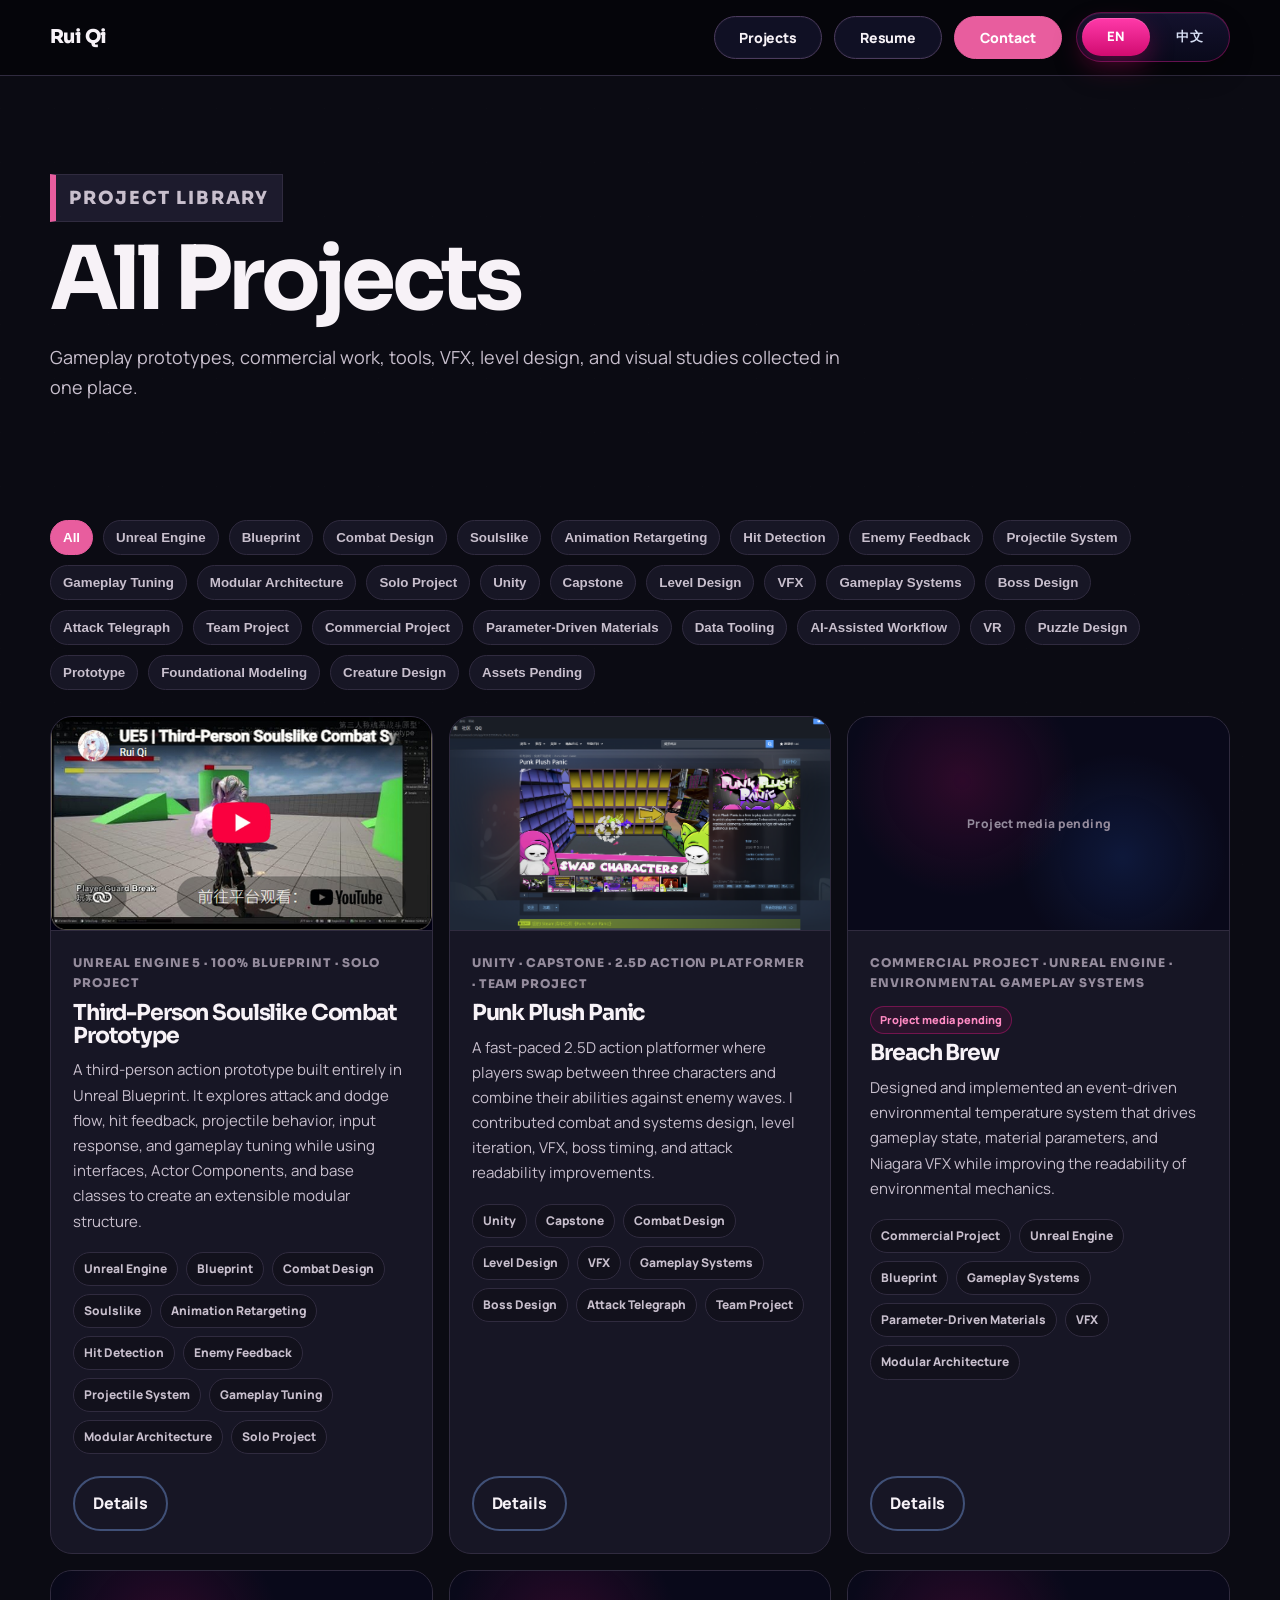
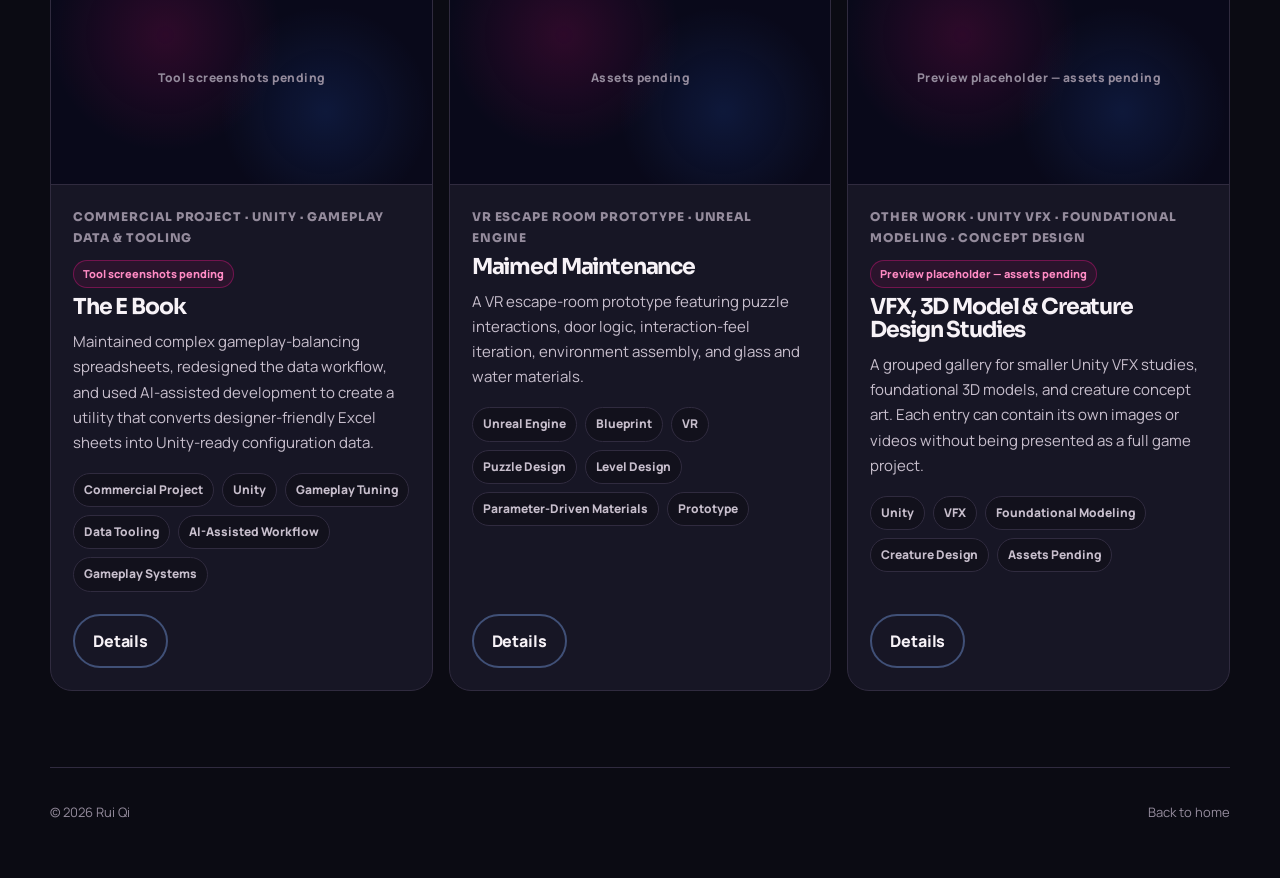
==== all-projects.html @ ddd1caa3 "Add files via upload" ====
<!DOCTYPE html>
<html lang="en">
<head>
  <meta charset="UTF-8" />
  <meta name="viewport" content="width=device-width, initial-scale=1.0" />
  <title>Projects | Rui Qi</title>
  <link rel="preconnect" href="https://fonts.googleapis.com">
  <link rel="preconnect" href="https://fonts.gstatic.com" crossorigin>
  <link href="https://fonts.googleapis.com/css2?family=Manrope:wght@400;500;600;700;800&family=Sora:wght@500;600;700;800&display=swap" rel="stylesheet">
  <link rel="stylesheet" href="assets/css/website-look.css?v=16" />
  <script defer src="assets/js/content-loader.js?v=16"></script>
</head>
<body data-page="projects">
  <header class="site-header">
    <a class="wordmark" href="index.html#top">Rui Qi</a>
    <div class="header-actions">
      <nav class="nav-links" aria-label="Main navigation">
        <a class="nav-link framed project-pill" href="index.html#featured" data-i18n="navProjects">Projects</a>
        <a class="nav-link framed" href="index.html#resume" data-i18n="navResume">Resume</a>
        <a class="nav-link highlight" href="index.html#contact" data-i18n="navContact">Contact</a>
      </nav>
      <div class="language-switch" aria-label="Language switcher">
        <button type="button" data-language-choice="en">EN</button>
        <button type="button" data-language-choice="zh">中文</button>
      </div>
    </div>
  </header>

  <main>
    <section class="page-hero container">
      <p class="eyebrow" data-i18n="projectsPageKicker">Project Library</p>
      <h1 data-i18n="projectsPageTitle">All Projects</h1>
      <p data-i18n="projectsPageText">Combat systems, numerical design, playable prototypes, and technical design work collected in one place.</p>
    </section>
    <section class="section container">
      <div class="filter-bar" id="tag-filter"></div>
      <div class="library-grid" id="all-projects-grid"></div>
    </section>
  </main>

  <footer class="site-footer container">
    <span>© <span id="year"></span> <span data-site-name>Rui Qi</span></span>
    <span><a href="index.html#top" data-i18n="backHome">Back to home</a></span>
  </footer>
</body>
</html>
---- assets/css/website-look.css ----
:root {
  --bg: #0b0b13;
  --bg-alt: #12111c;
  --panel: #171625;
  --panel-soft: #1d1b2d;
  --text: #f7f2f7;
  --muted: #c8bfcd;
  --soft: #948b9c;
  --line: #302b3f;
  --pink: #e85d9e;
  --pink-soft: #ff8bc4;
  --blue: #70a7ff;
  --red: #ff647a;
  --black: #05050a;
  --radius: 22px;
  --radius-small: 14px;
  --max: 1180px;
  --font-heading: "Sora", ui-sans-serif, system-ui, -apple-system, BlinkMacSystemFont, "Segoe UI", sans-serif;
  --font-body: "Manrope", ui-sans-serif, system-ui, -apple-system, BlinkMacSystemFont, "Segoe UI", sans-serif;
}

body.lang-zh {
  --font-heading: "Noto Sans SC", "Microsoft YaHei", "PingFang SC", ui-sans-serif, system-ui, sans-serif;
  --font-body: "Noto Sans SC", "Microsoft YaHei", "PingFang SC", ui-sans-serif, system-ui, sans-serif;
}

body.lang-zh h1, body.lang-zh h2, body.lang-zh h3 { letter-spacing: -0.035em; }

* { box-sizing: border-box; }
html { scroll-behavior: smooth; }
body {
  margin: 0;
  background: var(--bg);
  color: var(--text);
  font-family: var(--font-body);
  font-size: 16px;
  line-height: 1.68;
}

body::before {
  content: "";
  position: fixed;
  inset: 0;
  pointer-events: none;
  background-image:
    linear-gradient(90deg, rgba(255,255,255,0.035) 1px, transparent 1px),
    linear-gradient(rgba(255,255,255,0.035) 1px, transparent 1px);
  background-size: 54px 54px;
  opacity: 0.18;
  z-index: -1;
}

a { color: inherit; text-decoration: none; }
p { margin: 0; }
img, iframe { max-width: 100%; display: block; }
.container { width: min(var(--max), calc(100% - 48px)); margin: 0 auto; }

.site-header {
  position: sticky;
  top: 0;
  z-index: 50;
  height: 76px;
  background: var(--black);
  border-bottom: 1px solid var(--line);
  display: flex;
  align-items: center;
  justify-content: space-between;
  padding: 0 max(24px, calc((100vw - var(--max)) / 2));
}

.wordmark {
  font-family: var(--font-heading);
  font-weight: 800;
  letter-spacing: -0.03em;
  font-size: 19px;
}

.header-actions {
  display: flex;
  align-items: center;
  gap: 14px;
  margin-left: auto;
  flex-wrap: nowrap;
}

.nav-links {
  display: flex;
  align-items: center;
  gap: 12px;
  flex-wrap: nowrap;
}

.language-switch {
  display: inline-flex;
  align-items: center;
  justify-content: center;
  gap: 6px;
  flex: 0 0 auto;
  align-self: center;
  min-height: 48px;
  padding: 5px;
  border: 1px solid rgba(255, 20, 147, 0.34);
  border-radius: 999px;
  background: linear-gradient(180deg, rgba(20, 18, 46, 0.98) 0%, rgba(10, 10, 28, 0.96) 100%);
  box-shadow: 0 12px 26px rgba(0,0,0,0.24), inset 0 1px 0 rgba(255,255,255,0.08);
  transform: translateY(-1px);
}

.language-switch button {
  display: inline-flex;
  align-items: center;
  justify-content: center;
  min-width: 68px;
  height: 38px;
  padding: 0 18px;
  border: 0;
  border-radius: 999px;
  background: transparent;
  color: #d6def3;
  font-family: var(--font-body);
  font-size: 13px;
  line-height: 1;
  font-weight: 800;
  letter-spacing: 0.04em;
  cursor: pointer;
  transition: background 160ms ease, color 160ms ease, box-shadow 160ms ease, transform 160ms ease;
}

.language-switch button:hover {
  color: white;
  background: rgba(255,255,255,0.08);
}

.language-switch button.active {
  background: linear-gradient(180deg, #ff3aa9 0%, #d10b70 100%);
  color: white;
  box-shadow: 0 10px 24px rgba(209,11,112,0.34), inset 0 1px 0 rgba(255,255,255,0.18);
}
.nav-link {
  display: inline-flex;
  align-items: center;
  justify-content: center;
  min-height: 42px;
  min-width: 108px;
  padding: 9px 18px;
  border-radius: 999px;
  border: 1.5px solid #4b3b5d;
  background: #101024;
  color: var(--text);
  font-size: 14px;
  font-weight: 850;
  letter-spacing: -0.01em;
  box-shadow: 0 0 0 1px rgba(255,255,255,0.02) inset;
  transition: transform 140ms ease, background 140ms ease, border-color 140ms ease, color 140ms ease;
}
.nav-link:hover {
  transform: translateY(-1px);
  background: #17152d;
  border-color: var(--pink-soft);
  color: white;
}
.nav-link.project-pill {
  border-color: #3f5f9a;
  background: #0d1228;
}
.nav-link.project-pill:hover { border-color: var(--blue); }
.nav-link.framed {
  border-color: #4b3b5d;
  background: #101024;
  color: var(--text);
}
.nav-link.highlight {
  border-color: var(--pink);
  background: var(--pink);
  color: white;
}
.nav-link.highlight:hover {
  border-color: var(--pink-soft);
  background: var(--pink-soft);
  color: var(--black);
}

.hero {
  min-height: calc(100vh - 76px);
  display: grid;
  grid-template-columns: 1fr 0.86fr;
  gap: 54px;
  align-items: center;
  padding: 72px 0 88px;
}

.eyebrow, .section-kicker {
  display: inline-flex;
  align-items: center;
  width: fit-content;
  color: var(--pink-soft);
  font-family: var(--font-heading);
  font-size: 12px;
  font-weight: 800;
  letter-spacing: 0.10em;
  text-transform: uppercase;
}
.eyebrow {
  background: var(--panel-soft);
  border: 1px solid var(--line);
  border-left: 6px solid var(--pink);
  padding: 8px 13px;
  border-radius: 0;
}

h1, h2, h3 {
  font-family: var(--font-heading);
  margin: 0;
  letter-spacing: -0.052em;
  line-height: 1.04;
}
.hero h1 { font-size: clamp(66px, 10vw, 120px); margin: 20px 0 18px; }
.hero h2 { font-size: clamp(31px, 5vw, 58px); color: var(--pink-soft); max-width: 760px; }
.hero-subtitle { font-size: clamp(20px, 2.25vw, 27px); color: var(--text); max-width: 700px; margin-top: 24px; font-weight: 750; }
.hero-intro { color: var(--muted); max-width: 700px; margin-top: 18px; font-size: 18px; }
.hero-actions { display: flex; align-items: center; gap: 14px; flex-wrap: wrap; margin-top: 34px; }

.button {
  display: inline-flex;
  align-items: center;
  justify-content: center;
  min-height: 46px;
  padding: 12px 18px;
  border-radius: 999px;
  border: 2px solid var(--line);
  font-weight: 850;
  letter-spacing: -0.01em;
  transition: transform 140ms ease, background 140ms ease, border-color 140ms ease;
}
.button:hover { transform: translateY(-2px); }
.button.primary { background: var(--pink); border-color: var(--pink); color: white; }
.button.secondary { background: transparent; color: var(--text); border-color: #405077; }
.button.secondary:hover { border-color: var(--blue); }

.hero-reel-card,
.snapshot-card,
.focus-card,
.library-card,
.resume-panel,
.resume-card,
.contact-link,
.featured-card,
.contact-strip,
.detail-section,
.breakdown-card {
  background: var(--panel);
  border: 1px solid var(--line);
  border-radius: var(--radius);
}

.hero-reel-card { padding: 24px; position: relative; }
.hero-reel-card::before,
.soft-panel::before,
.contact-strip::before {
  content: "";
  display: block;
  height: 8px;
  width: 100%;
  background: var(--pink);
  border-radius: 10px 10px 0 0;
  margin: -24px -24px 22px;
  width: calc(100% + 48px);
}
.reel-header { display: flex; align-items: flex-start; justify-content: space-between; gap: 18px; margin-bottom: 18px; }
.reel-header h3 { font-size: clamp(26px, 3.2vw, 38px); margin-top: 6px; }
.reel-header p { color: var(--muted); max-width: 420px; margin-top: 8px; }
.reel-status {
  border: 1px solid var(--line);
  color: var(--blue);
  background: var(--bg-alt);
  border-radius: 999px;
  padding: 6px 10px;
  font-size: 12px;
  font-weight: 900;
  white-space: nowrap;
}
.video-box {
  border: 1px solid var(--line);
  border-radius: 18px;
  overflow: hidden;
  background: var(--black);
  aspect-ratio: 16 / 9;
}
.video-box iframe, .video-box video { width: 100%; height: 100%; border: 0; display: block; object-fit: contain; background: #000; }
.reel-actions { margin-top: 14px; }
.detail-hero-actions { margin-top: 22px; }
.video-placeholder {
  height: 100%;
  display: grid;
  place-items: center;
  text-align: center;
  padding: 26px;
  background: var(--bg-alt);
}
.play-circle {
  width: 64px;
  height: 64px;
  border-radius: 50%;
  display: grid;
  place-items: center;
  background: var(--pink);
  color: white;
  font-size: 21px;
  margin: 0 auto 14px;
}
.placeholder-kicker { color: var(--soft); font-size: 12px; font-weight: 900; letter-spacing: 0.08em; text-transform: uppercase; }
.placeholder-title { font-family: var(--font-heading); font-weight: 850; font-size: 22px; margin-top: 4px; }
.placeholder-note { color: var(--muted); margin-top: 6px; }
.snapshot-mini { display: grid; grid-template-columns: repeat(3, 1fr); gap: 10px; margin-top: 16px; }
.snapshot-mini div { border: 1px solid var(--line); background: var(--bg-alt); border-radius: var(--radius-small); padding: 12px; }
.snapshot-mini strong { display: block; color: var(--pink-soft); font-size: 11px; letter-spacing: 0.08em; text-transform: uppercase; }
.snapshot-mini span { display: block; margin-top: 4px; color: var(--text); font-size: 13px; font-weight: 750; }

.section { padding: 76px 0; scroll-margin-top: 94px; }
.soft-panel { background: var(--bg-alt); border-radius: 28px; padding: 48px; position: relative; overflow: hidden; }
.soft-panel::before { margin: -48px -48px 38px; width: calc(100% + 96px); }
.section-heading { margin-bottom: 28px; }
.two-col { display: grid; grid-template-columns: 0.82fr 1.18fr; gap: 34px; align-items: end; }
.section-heading h2 { font-size: clamp(34px, 5vw, 60px); margin-top: 10px; }
.section-heading p { color: var(--muted); font-size: 18px; max-width: 720px; }

.featured-list { display: grid; gap: 24px; }
.featured-card { display: grid; grid-template-columns: 0.68fr 1fr; overflow: hidden; }
.project-media {
  min-height: 280px;
  background: var(--black);
  border-right: 1px solid var(--line);
  padding: 18px;
  display: flex;
  align-items: center;
  justify-content: center;
}
.project-media > .video-box,
.project-media > .cover-image,
.project-media > .cover-placeholder {
  width: 100%;
  margin: auto;
}

.project-media--preview {
  padding: 0;
  overflow: hidden;
  min-height: 420px;
}
.inline-video-preview {
  position: relative;
  isolation: isolate;
  width: 100%;
  height: 100%;
  min-height: 420px;
  overflow: hidden;
  background: #070713;
}
.inline-video-frame {
  position: absolute;
  inset: 0;
  width: 100%;
  height: 100%;
  overflow: hidden;
  border: 0;
  border-radius: 0;
  background: #05050e;
  box-shadow: none;
  display: grid;
  place-items: center;
  padding: 22px;
}
.inline-video-frame iframe {
  position: absolute;
  inset: 0;
  width: 100%;
  height: 100%;
  display: block;
  border: 0;
  background: #000;
}
.inline-video-backdrop {
  position: absolute;
  inset: -12%;
  width: 124%;
  height: 124%;
  object-fit: cover;
  object-position: center;
  filter: blur(24px) brightness(0.34) saturate(0.8);
  transform: scale(1.08);
  opacity: 0.82;
}
.inline-video-frame::after {
  content: "";
  position: absolute;
  inset: 0;
  z-index: 1;
  background: linear-gradient(180deg, rgba(3,3,12,0.18), rgba(3,3,12,0.44));
  pointer-events: none;
}
.inline-video-poster {
  position: relative;
  z-index: 2;
  display: block;
  width: min(100%, 760px);
  height: auto;
  max-height: calc(100% - 8px);
  aspect-ratio: 16 / 9;
  object-fit: contain;
  border: 1px solid rgba(255,255,255,0.16);
  border-radius: 18px;
  background: #000;
  box-shadow: 0 22px 54px rgba(0,0,0,0.48);
  transition: transform 220ms ease, filter 220ms ease;
}
.inline-video-frame.is-playing {
  padding: 0;
}
.inline-video-frame.is-playing::after {
  display: none;
}
.inline-video-play {
  position: absolute;
  inset: 0;
  z-index: 3;
  border: 0;
  display: flex;
  flex-direction: column;
  align-items: center;
  justify-content: center;
  gap: 10px;
  color: white;
  background: radial-gradient(circle at center, rgba(0,0,0,0.02), rgba(0,0,0,0.18));
  cursor: pointer;
  font-family: var(--font-body);
  font-weight: 850;
}
.inline-video-frame:hover .inline-video-poster {
  transform: scale(1.018);
  filter: brightness(0.96);
}
.inline-video-loader {
  position: absolute;
  inset: 0;
  z-index: 3;
  display: grid;
  place-items: center;
  background: #070713;
  color: white;
  font-size: 13px;
  font-weight: 800;
  letter-spacing: 0.03em;
}
.inline-video-loader::before {
  content: "";
  width: 34px;
  height: 34px;
  border: 3px solid rgba(255,255,255,0.2);
  border-top-color: var(--pink);
  border-radius: 50%;
  animation: inline-video-spin 700ms linear infinite;
}
.inline-video-frame.is-loaded .inline-video-loader {
  display: none;
}
@keyframes inline-video-spin {
  to { transform: rotate(360deg); }
}
.inline-video-play-icon {
  width: 66px;
  height: 66px;
  display: grid;
  place-items: center;
  padding-left: 4px;
  border-radius: 50%;
  background: var(--pink);
  box-shadow: 0 16px 36px rgba(209,11,112,0.42);
  font-size: 23px;
  transition: transform 160ms ease, box-shadow 160ms ease;
}
.inline-video-play-label {
  padding: 7px 13px;
  border-radius: 999px;
  background: rgba(5,5,18,0.78);
  border: 1px solid rgba(255,255,255,0.2);
  backdrop-filter: blur(10px);
  font-size: 13px;
  letter-spacing: 0.02em;
}
.inline-video-play:hover .inline-video-play-icon,
.inline-video-play:focus-visible .inline-video-play-icon {
  transform: scale(1.08);
  box-shadow: 0 18px 42px rgba(209,11,112,0.56);
}
.inline-video-play:focus-visible {
  outline: 3px solid var(--blue);
  outline-offset: -3px;
}
.inline-video-frame.is-playing {
  border-color: rgba(255,255,255,0.3);
}
.cover-placeholder {
  height: 100%;
  min-height: 245px;
  border-radius: 16px;
  border: 1px solid var(--line);
  background: var(--bg-alt);
  display: flex;
  align-items: flex-end;
  padding: 22px;
  position: relative;
  overflow: hidden;
}
.cover-placeholder::before,
.cover-placeholder::after {
  content: "";
  position: absolute;
  border: 2px solid var(--pink);
  transform: rotate(45deg);
}
.cover-placeholder::before { width: 90px; height: 90px; top: 24px; right: 28px; }
.cover-placeholder::after { width: 42px; height: 42px; top: 86px; right: 118px; border-color: var(--blue); }
.cover-placeholder span { position: relative; z-index: 2; color: var(--muted); font-weight: 850; text-transform: uppercase; letter-spacing: 0.08em; font-size: 12px; }
.cover-image { width: 100%; height: 100%; min-height: 245px; object-fit: cover; border-radius: 16px; border: 1px solid var(--line); }
.project-body { padding: 30px; display: flex; flex-direction: column; justify-content: space-between; gap: 22px; }
.project-meta { color: var(--soft); font-family: var(--font-heading); font-size: 12px; letter-spacing: 0.08em; text-transform: uppercase; font-weight: 850; }
.project-body h3 { font-size: clamp(28px, 4vw, 42px); margin-top: 10px; }
.project-summary { color: var(--muted); margin-top: 12px; }
.detail-list { display: grid; gap: 8px; margin-top: 18px; }
.detail-list div { display: grid; grid-template-columns: 92px 1fr; gap: 12px; color: var(--muted); font-size: 14px; }
.detail-list strong { color: var(--text); }
.tag-row { display: flex; flex-wrap: wrap; gap: 8px; margin-top: 18px; }
.tag { border: 1px solid var(--line); background: var(--bg-alt); border-radius: 999px; padding: 6px 10px; color: var(--muted); font-size: 12px; font-weight: 850; }
.project-actions { display: flex; flex-wrap: wrap; gap: 10px; }

.focus-grid { display: grid; grid-template-columns: repeat(4, 1fr); gap: 16px; }
.focus-card { padding: 22px; }
.focus-card h3 { font-size: 21px; letter-spacing: -0.03em; }
.focus-card p { color: var(--muted); margin-top: 10px; font-size: 15px; }

.library-grid { display: grid; grid-template-columns: repeat(3, 1fr); gap: 16px; }
.library-grid.compact .library-card:nth-child(n + 4) { display: none; }
.library-card { min-height: 250px; padding: 22px; display: flex; flex-direction: column; justify-content: space-between; }
.library-card h3 { font-size: 22px; margin-top: 8px; }
.library-card p { color: var(--muted); margin-top: 10px; font-size: 15px; }
.center-action { display: flex; justify-content: center; margin-top: 26px; }

.resume-section { scroll-margin-top: 94px; }
.resume-layout { display: grid; grid-template-columns: 0.8fr 1.2fr; gap: 24px; align-items: start; }
.resume-card { padding: 28px; }
.resume-card h2 { font-size: clamp(32px, 4.5vw, 52px); margin-top: 8px; }
.resume-card p { color: var(--muted); margin-top: 14px; }
.resume-actions { display: flex; gap: 12px; flex-wrap: wrap; margin-top: 24px; }
.resume-panel { overflow: hidden; min-height: 620px; }
.resume-panel iframe { width: 100%; height: 620px; border: 0; background: #fff; }
.resume-fallback { padding: 18px; color: var(--muted); border-top: 1px solid var(--line); }

.contact-strip { padding: 32px; display: grid; grid-template-columns: 1.05fr 0.95fr; gap: 24px; align-items: center; position: relative; overflow: hidden; scroll-margin-top: 94px; }
.contact-strip::before { margin: -32px -32px 24px; width: calc(100% + 64px); grid-column: 1 / -1; }
.contact-strip h2 { font-size: clamp(28px, 4vw, 46px); margin-top: 8px; }
.contact-actions, .contact-grid { display: grid; gap: 12px; }
.contact-link { padding: 16px; display: flex; justify-content: space-between; align-items: center; gap: 12px; }
.contact-link strong { display: block; font-family: var(--font-heading); }
.contact-link span { color: var(--muted); font-size: 14px; }
.site-footer { padding: 34px 0 54px; color: var(--soft); font-size: 13px; display: flex; justify-content: space-between; gap: 16px; border-top: 1px solid var(--line); }

.page-hero, .project-detail-hero { padding: 82px 0 42px; }
.page-hero h1, .detail-title h1 { font-size: clamp(48px, 8vw, 88px); margin-top: 12px; }
.page-hero p, .detail-title p { color: var(--muted); max-width: 800px; margin-top: 16px; font-size: 18px; }
.filter-bar { display: flex; flex-wrap: wrap; gap: 10px; margin-bottom: 26px; }
.filter-button { border: 1px solid var(--line); background: var(--panel); color: var(--muted); border-radius: 999px; padding: 9px 12px; cursor: pointer; font-weight: 850; }
.filter-button.active, .filter-button:hover { border-color: var(--pink); color: white; background: var(--pink); }

.button.disabled,
.button[aria-disabled="true"] {
  opacity: 0.58;
  cursor: not-allowed;
  pointer-events: none;
  box-shadow: none;
}

.resume-missing {
  min-height: 520px;
  padding: 48px;
  display: grid;
  place-content: center;
  text-align: center;
  gap: 12px;
  color: var(--text);
  background: radial-gradient(circle at 50% 35%, rgba(209,11,112,0.10), transparent 42%);
}

.resume-missing strong {
  display: block;
  font-family: var(--font-heading);
  font-size: clamp(24px, 3vw, 36px);
  line-height: 1.15;
}

.resume-missing p {
  max-width: 620px;
  margin: 0 auto;
  color: var(--muted);
  line-height: 1.75;
}

.contact-link.disabled {
  opacity: 0.58;
  cursor: not-allowed;
  pointer-events: none;
}

.project-detail-grid { display: grid; grid-template-columns: 1fr 0.8fr; gap: 28px; align-items: center; }
.detail-section { padding: 34px; margin-top: 22px; }
.detail-section h2 { font-size: 36px; margin-bottom: 14px; }
.detail-section p, .detail-section li { color: var(--muted); }
.breakdown-grid { display: grid; grid-template-columns: repeat(4, 1fr); gap: 14px; }
.breakdown-card { padding: 20px; }
.breakdown-card h3 { color: var(--pink-soft); font-size: 18px; }
.breakdown-card p { color: var(--muted); margin-top: 8px; font-size: 15px; }
.breakdown-card { overflow: hidden; padding: 0; }
.breakdown-card-copy { padding: 20px; }
.breakdown-card-media { aspect-ratio: 16 / 9; overflow: hidden; border-bottom: 1px solid var(--line); background: var(--bg); }
.breakdown-card-media img { width: 100%; height: 100%; display: block; object-fit: cover; }

@media (max-width: 980px) {
  .hero, .featured-card, .two-col, .resume-layout, .contact-strip, .project-detail-grid { grid-template-columns: 1fr; }
  .project-media { border-right: 0; border-bottom: 1px solid var(--line); }
  .project-media--preview, .inline-video-preview { min-height: 340px; }
  .focus-grid, .library-grid, .breakdown-grid, .snapshot-mini { grid-template-columns: 1fr 1fr; }
  .hero { min-height: auto; }
  .resume-panel iframe { height: 520px; }
}

@media (max-width: 680px) {
  .container { width: min(100% - 28px, var(--max)); }
  .site-header { height: auto; min-height: 72px; padding: 14px; flex-wrap: wrap; gap: 10px; }
  .header-actions { width: 100%; flex-wrap: wrap; justify-content: space-between; gap: 10px; }
  .nav-links { flex: 1 1 100%; width: 100%; justify-content: flex-start; flex-wrap: wrap; gap: 8px; order: 2; }
  .language-switch { order: 1; margin-left: auto; min-height: 44px; padding: 4px; transform: none; }
  .language-switch button { min-width: 58px; height: 34px; padding: 0 12px; font-size: 12px; }
  .nav-link { min-height: 36px; padding: 7px 11px; font-size: 13px; }
  .hero { padding-top: 48px; gap: 32px; }
  .hero h1 { font-size: clamp(56px, 18vw, 76px); }
  .hero h2 { font-size: clamp(28px, 9vw, 42px); }
  .hero-actions, .resume-actions { flex-direction: column; align-items: stretch; }
  .button { width: 100%; }
  .focus-grid, .library-grid, .breakdown-grid, .snapshot-mini { grid-template-columns: 1fr; }
  .soft-panel { padding: 28px; }
  .soft-panel::before { margin: -28px -28px 28px; width: calc(100% + 56px); }
  .resume-panel { min-height: 440px; }
  .resume-panel iframe { height: 440px; }
  .site-footer { flex-direction: column; }
}

/* Dedicated Blueprint / system breakdown page */
.system-page-hero h2 {
  margin-top: 12px;
  color: var(--pink-soft);
  font-size: clamp(28px, 4vw, 46px);
}

.system-section-list {
  display: grid;
  gap: 28px;
}

.system-explainer {
  display: grid;
  grid-template-columns: minmax(300px, 0.72fr) minmax(0, 1.28fr);
  gap: 28px;
  padding: 30px;
  border: 1px solid var(--line);
  border-radius: 24px;
  background: var(--panel);
  box-shadow: var(--shadow);
}

.system-copy {
  display: flex;
  flex-direction: column;
  justify-content: center;
}

.system-index {
  color: var(--pink-soft);
  font-family: var(--font-heading);
  font-size: 13px;
  font-weight: 850;
  letter-spacing: 0.12em;
}

.system-copy h2 {
  margin-top: 10px;
  font-size: clamp(26px, 3vw, 40px);
}

.system-copy p,
.system-copy li {
  color: var(--muted);
  line-height: 1.75;
}

.system-copy p {
  margin-top: 14px;
}

.system-copy ul {
  margin-top: 16px;
  padding-left: 20px;
}

.system-image-wrap {
  min-height: 360px;
}

.system-image,
.system-image-placeholder {
  width: 100%;
  height: 100%;
  min-height: 360px;
  border-radius: 18px;
  border: 1px solid var(--line);
}

.system-image {
  display: block;
  object-fit: contain;
  background: #080817;
}

.system-image-placeholder {
  display: grid;
  place-content: center;
  gap: 10px;
  padding: 28px;
  text-align: center;
  background:
    linear-gradient(90deg, rgba(255,255,255,0.035) 1px, transparent 1px),
    linear-gradient(rgba(255,255,255,0.035) 1px, transparent 1px),
    var(--bg-alt);
  background-size: 28px 28px;
}

.system-image-placeholder strong {
  color: var(--text);
  font-family: var(--font-heading);
  font-size: 20px;
}

.system-image-placeholder span {
  color: var(--soft);
  font-size: 13px;
  overflow-wrap: anywhere;
}

@media (max-width: 980px) {
  .system-explainer {
    grid-template-columns: 1fr;
  }
}

@media (max-width: 680px) {
  .system-explainer {
    padding: 20px;
  }
  .system-image-wrap,
  .system-image,
  .system-image-placeholder {
    min-height: 250px;
  }
}


/* v14: imported content preview, richer other-work cards, and multi-media gallery */
.project-meta-row {
  display: flex;
  align-items: flex-start;
  justify-content: space-between;
  gap: 12px;
  flex-wrap: wrap;
}
.project-status {
  display: inline-flex;
  align-items: center;
  min-height: 26px;
  padding: 4px 9px;
  border-radius: 999px;
  border: 1px solid rgba(255, 20, 147, 0.34);
  background: rgba(209, 11, 112, 0.10);
  color: var(--pink-soft);
  font-size: 11px;
  font-weight: 850;
}
.library-card--with-media {
  padding: 0;
  overflow: hidden;
  min-height: 100%;
}
.library-card-media {
  width: 100%;
  aspect-ratio: 16 / 9;
  background: #070713;
  border-bottom: 1px solid var(--line);
  overflow: hidden;
}
.library-card-media img {
  width: 100%;
  height: 100%;
  object-fit: cover;
  display: block;
}
.library-card-media--placeholder {
  display: grid;
  place-items: center;
  padding: 20px;
  text-align: center;
  background:
    radial-gradient(circle at 30% 30%, rgba(209,11,112,0.18), transparent 38%),
    radial-gradient(circle at 72% 66%, rgba(44,116,255,0.14), transparent 34%),
    #09091a;
}
.library-card-media--placeholder span {
  color: var(--soft);
  font-size: 12px;
  font-weight: 850;
  letter-spacing: 0.04em;
}
.library-card-content {
  flex: 1;
  padding: 22px;
  display: flex;
  flex-direction: column;
  justify-content: space-between;
  gap: 22px;
}
.media-gallery-section { padding: 34px; }
.media-gallery-heading {
  display: grid;
  grid-template-columns: 0.75fr 1.25fr;
  align-items: end;
  gap: 28px;
  margin-bottom: 24px;
}
.media-gallery-heading h2 { margin-bottom: 0; }
.media-gallery-heading > p { color: var(--muted); }
.media-gallery-grid {
  display: grid;
  grid-template-columns: repeat(2, minmax(0, 1fr));
  gap: 16px;
}
.media-gallery-card {
  min-width: 0;
  overflow: hidden;
  border: 1px solid var(--line);
  border-radius: 18px;
  background: var(--bg-alt);
}
.media-gallery-image {
  display: block;
  width: 100%;
  aspect-ratio: 16 / 9;
  object-fit: contain;
  background: #05050e;
}
.media-gallery-copy { padding: 16px; }
.media-gallery-copy h3 { font-size: 18px; }
.media-gallery-copy p { margin-top: 6px; color: var(--muted); font-size: 14px; }
.media-gallery-copy a { display: inline-block; margin-top: 10px; color: var(--blue); font-size: 13px; font-weight: 800; }
.media-gallery-placeholder {
  min-height: 250px;
  padding: 26px;
  display: grid;
  place-content: center;
  gap: 10px;
  text-align: center;
  background:
    radial-gradient(circle at 50% 30%, rgba(209,11,112,0.16), transparent 38%),
    #09091a;
}
.media-gallery-placeholder > span {
  width: 52px;
  height: 52px;
  margin: 0 auto 4px;
  display: grid;
  place-items: center;
  border-radius: 50%;
  background: var(--pink);
  font-size: 26px;
}
.media-gallery-placeholder p { color: var(--muted); font-size: 14px; }
.gallery-inline-video { min-height: 280px; }
.gallery-inline-video .inline-video-frame { min-height: 280px; }
.gallery-video-placeholder {
  position: relative;
  z-index: 2;
  width: 100%;
  height: 100%;
  display: grid;
  place-items: center;
  background: radial-gradient(circle, rgba(209,11,112,0.18), transparent 38%);
}
.gallery-video-placeholder span { font-size: 42px; }
@media (max-width: 800px) {
  .media-gallery-heading { grid-template-columns: 1fr; align-items: start; }
  .media-gallery-grid { grid-template-columns: 1fr; }
}
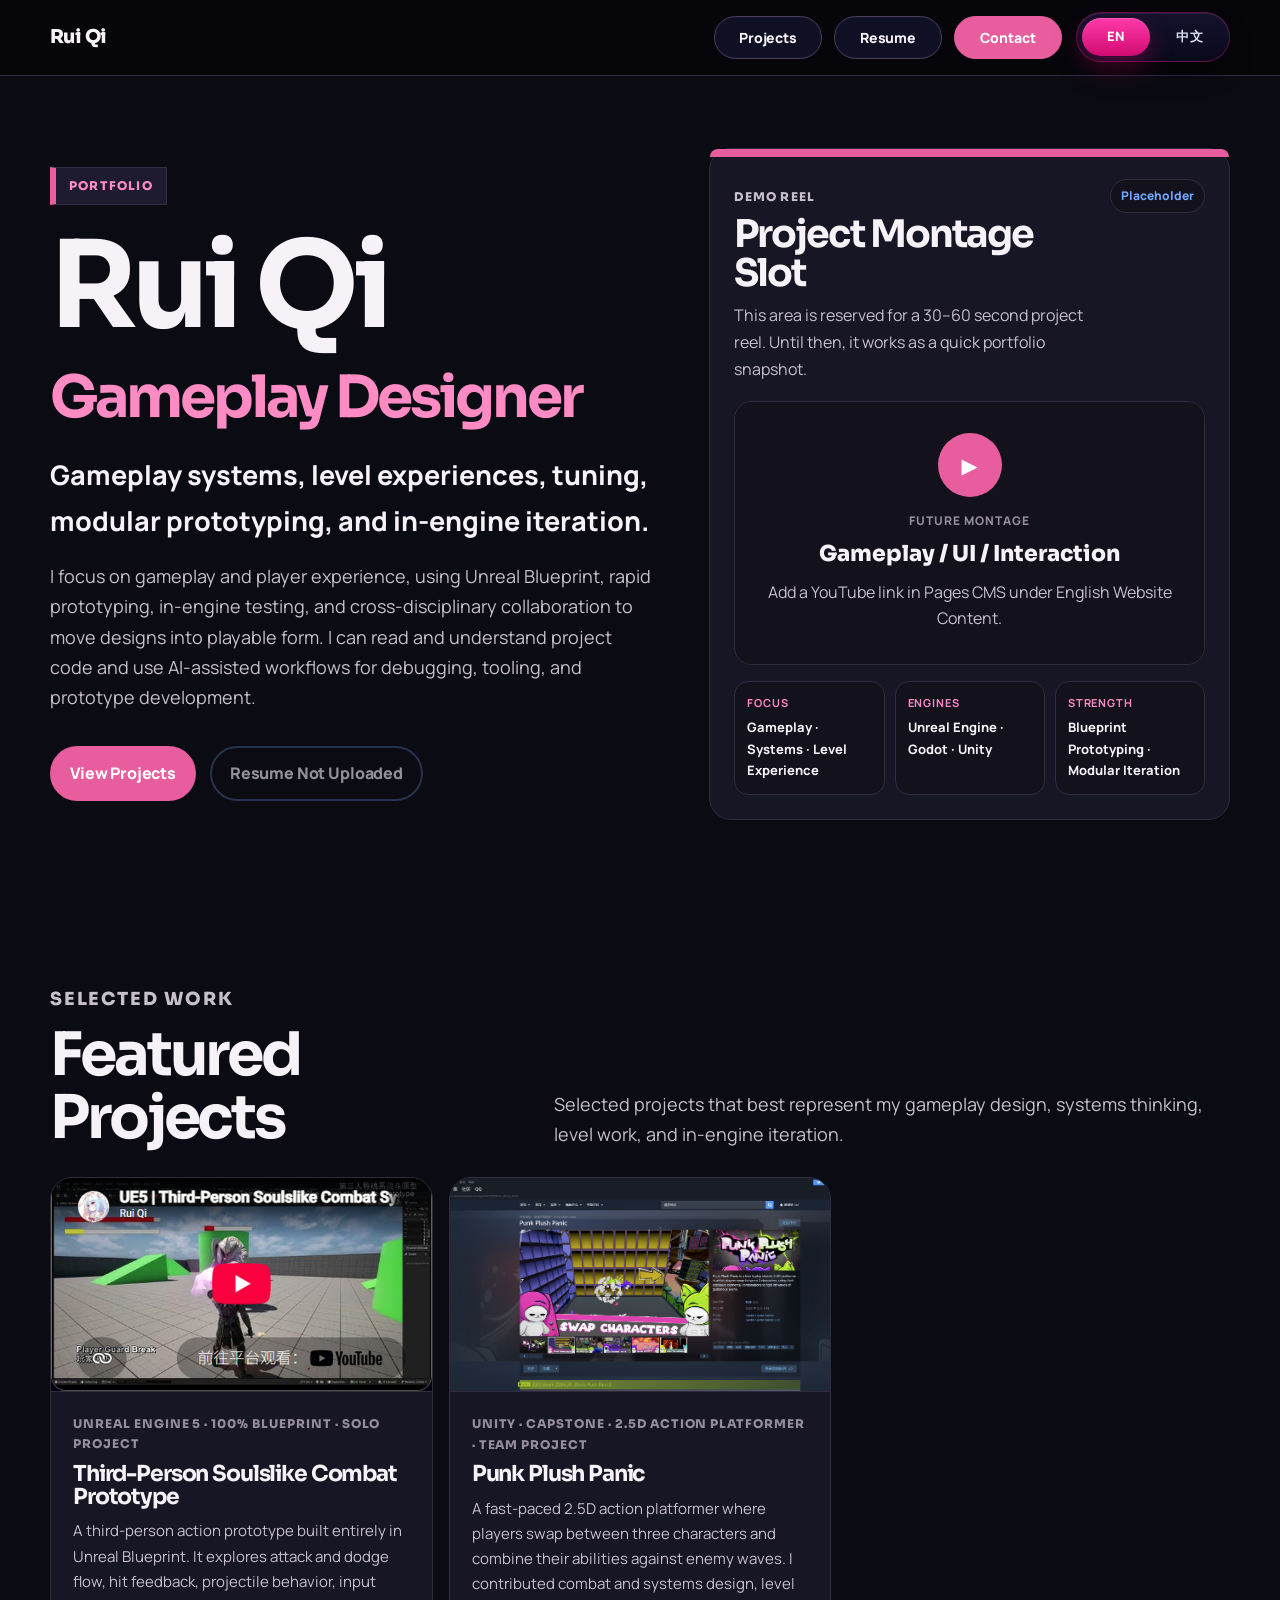
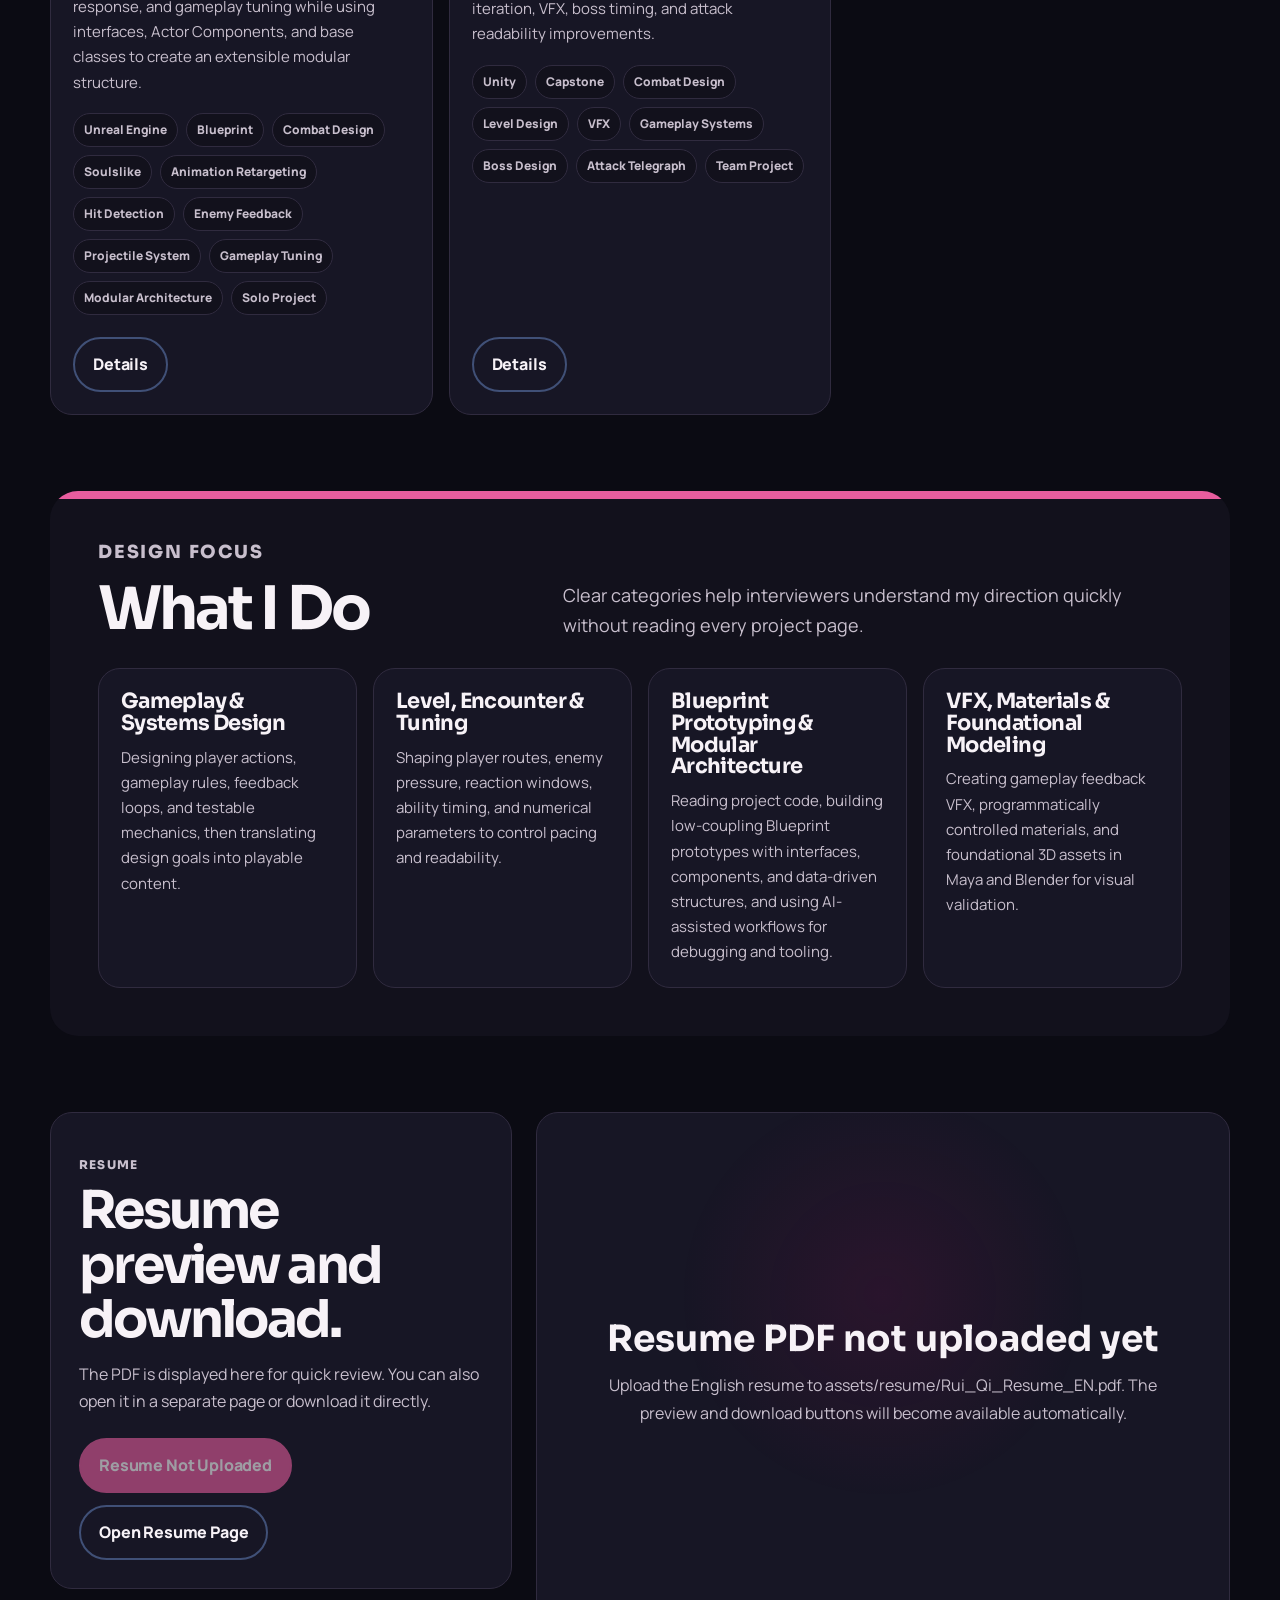
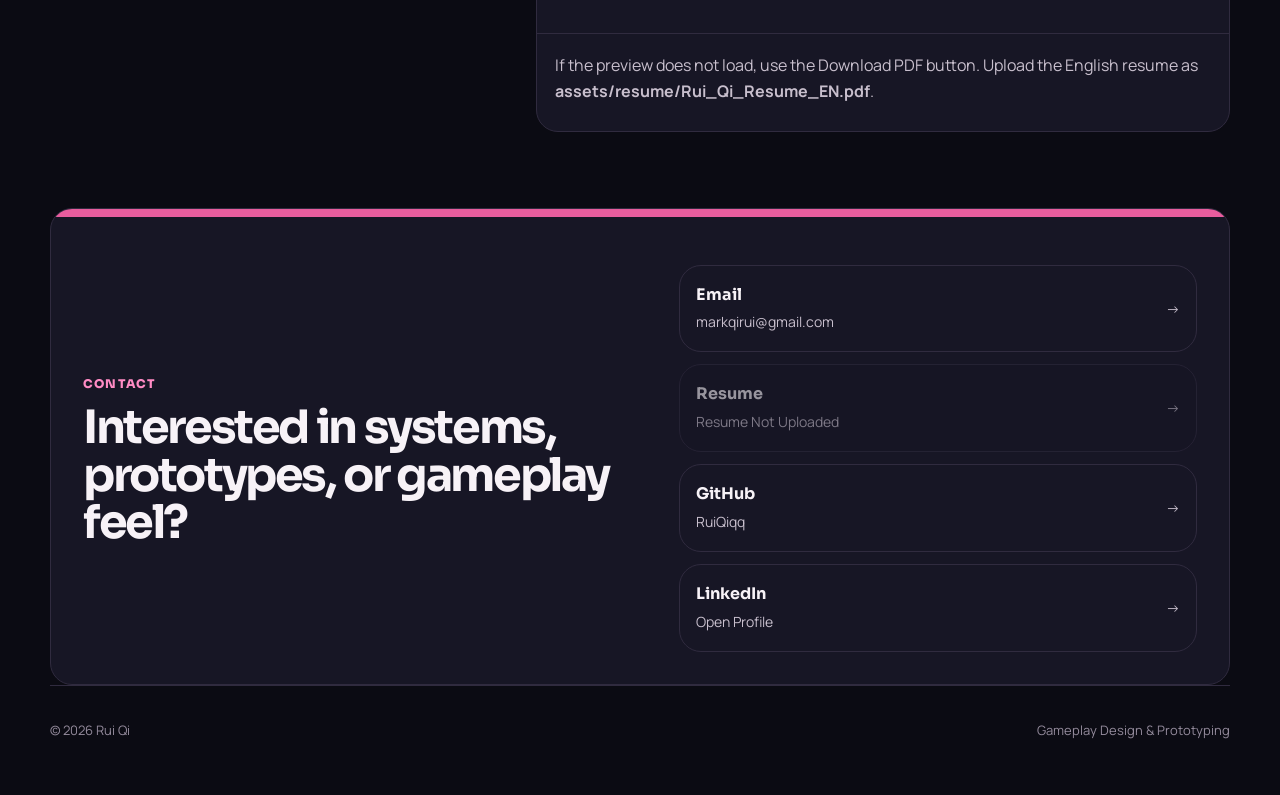
==== commit bb265928: "Add files via upload" ====
--- a/all-projects.html
+++ b/all-projects.html
@@ -1,46 +1,14 @@
-<!DOCTYPE html>
+<!doctype html>
 <html lang="en">
 <head>
-  <meta charset="UTF-8" />
-  <meta name="viewport" content="width=device-width, initial-scale=1.0" />
-  <title>Projects | Rui Qi</title>
-  <link rel="preconnect" href="https://fonts.googleapis.com">
-  <link rel="preconnect" href="https://fonts.gstatic.com" crossorigin>
-  <link href="https://fonts.googleapis.com/css2?family=Manrope:wght@400;500;600;700;800&family=Sora:wght@500;600;700;800&display=swap" rel="stylesheet">
-  <link rel="stylesheet" href="assets/css/website-look.css?v=16" />
-  <script defer src="assets/js/content-loader.js?v=16"></script>
+  <meta charset="utf-8">
+  <meta name="viewport" content="width=device-width, initial-scale=1">
+  <title>Projects</title>
+  <script>
+    const q = new URLSearchParams(location.search);
+    const lang = q.get("lang");
+    location.replace(`index.html${lang ? `?lang=${encodeURIComponent(lang)}` : ""}#featured`);
+  </script>
 </head>
-<body data-page="projects">
-  <header class="site-header">
-    <a class="wordmark" href="index.html#top">Rui Qi</a>
-    <div class="header-actions">
-      <nav class="nav-links" aria-label="Main navigation">
-        <a class="nav-link framed project-pill" href="index.html#featured" data-i18n="navProjects">Projects</a>
-        <a class="nav-link framed" href="index.html#resume" data-i18n="navResume">Resume</a>
-        <a class="nav-link highlight" href="index.html#contact" data-i18n="navContact">Contact</a>
-      </nav>
-      <div class="language-switch" aria-label="Language switcher">
-        <button type="button" data-language-choice="en">EN</button>
-        <button type="button" data-language-choice="zh">中文</button>
-      </div>
-    </div>
-  </header>
-
-  <main>
-    <section class="page-hero container">
-      <p class="eyebrow" data-i18n="projectsPageKicker">Project Library</p>
-      <h1 data-i18n="projectsPageTitle">All Projects</h1>
-      <p data-i18n="projectsPageText">Combat systems, numerical design, playable prototypes, and technical design work collected in one place.</p>
-    </section>
-    <section class="section container">
-      <div class="filter-bar" id="tag-filter"></div>
-      <div class="library-grid" id="all-projects-grid"></div>
-    </section>
-  </main>
-
-  <footer class="site-footer container">
-    <span>© <span id="year"></span> <span data-site-name>Rui Qi</span></span>
-    <span><a href="index.html#top" data-i18n="backHome">Back to home</a></span>
-  </footer>
-</body>
+<body></body>
 </html>
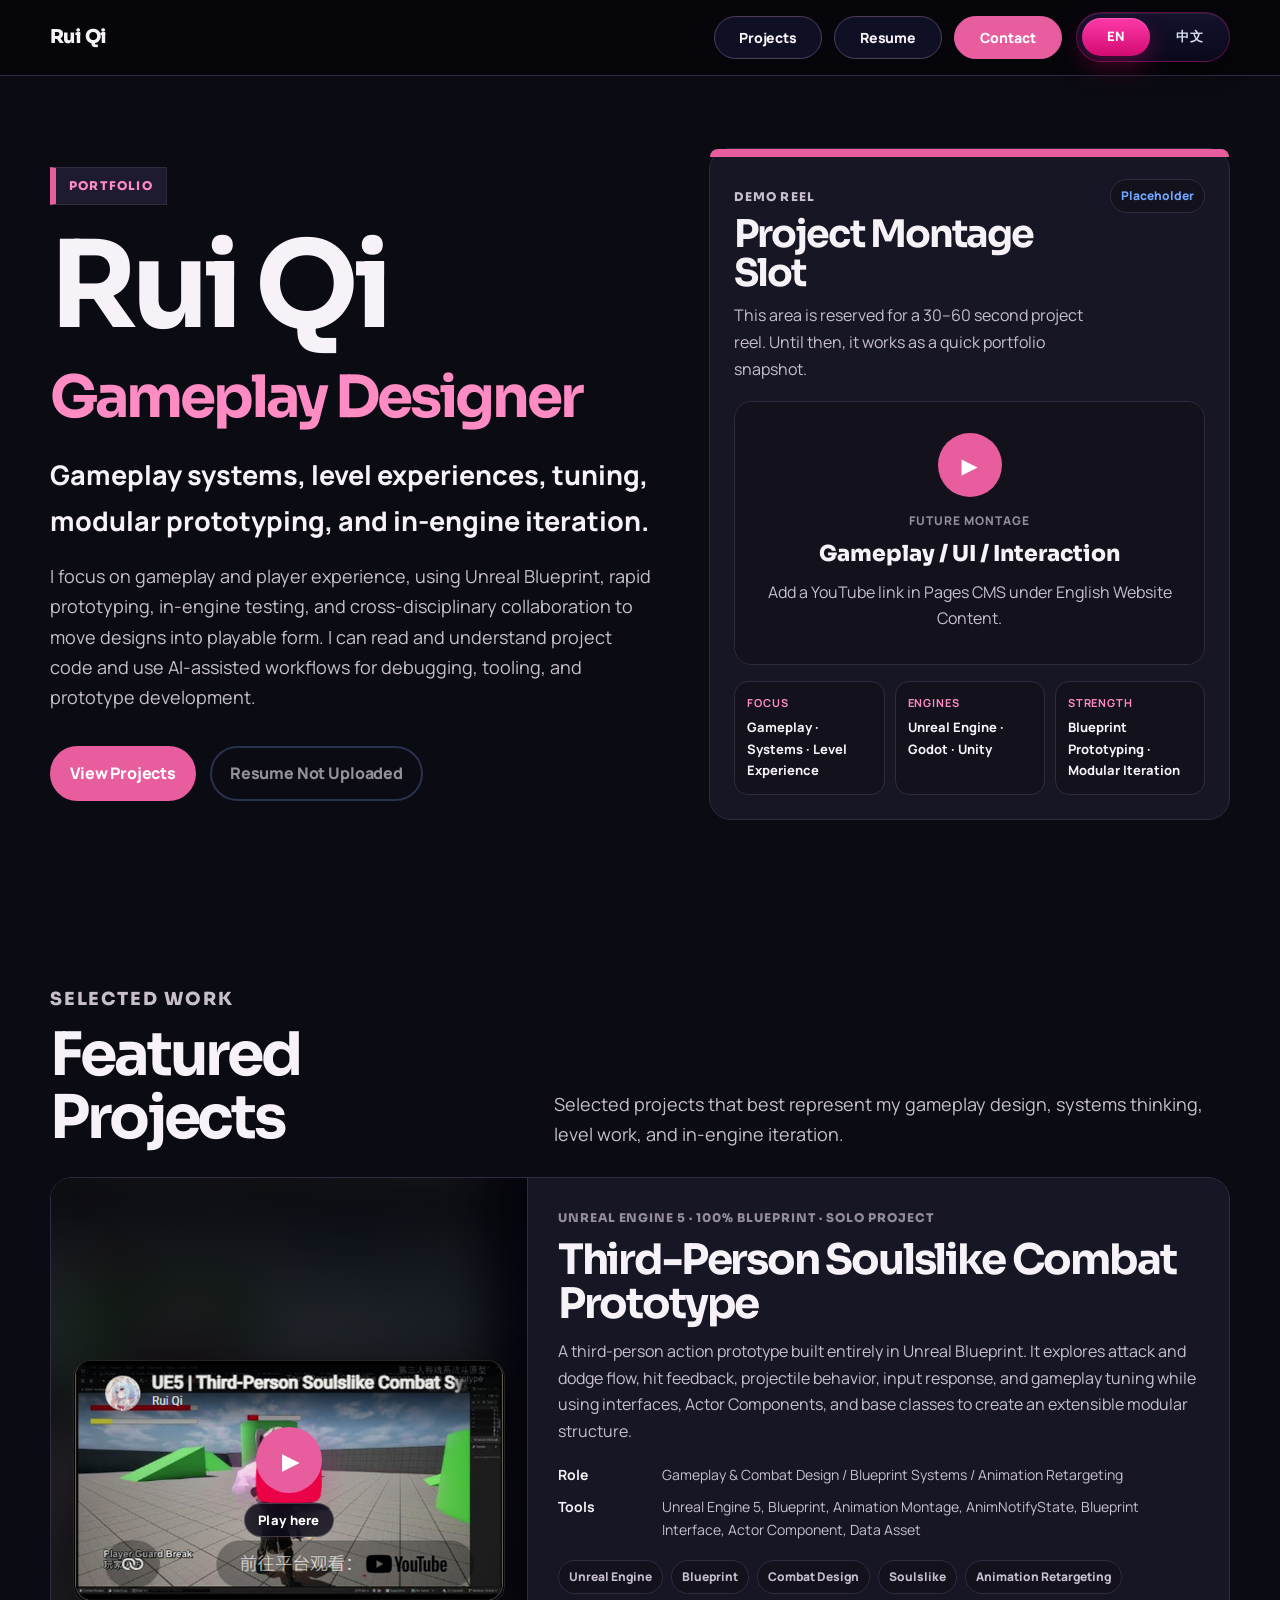
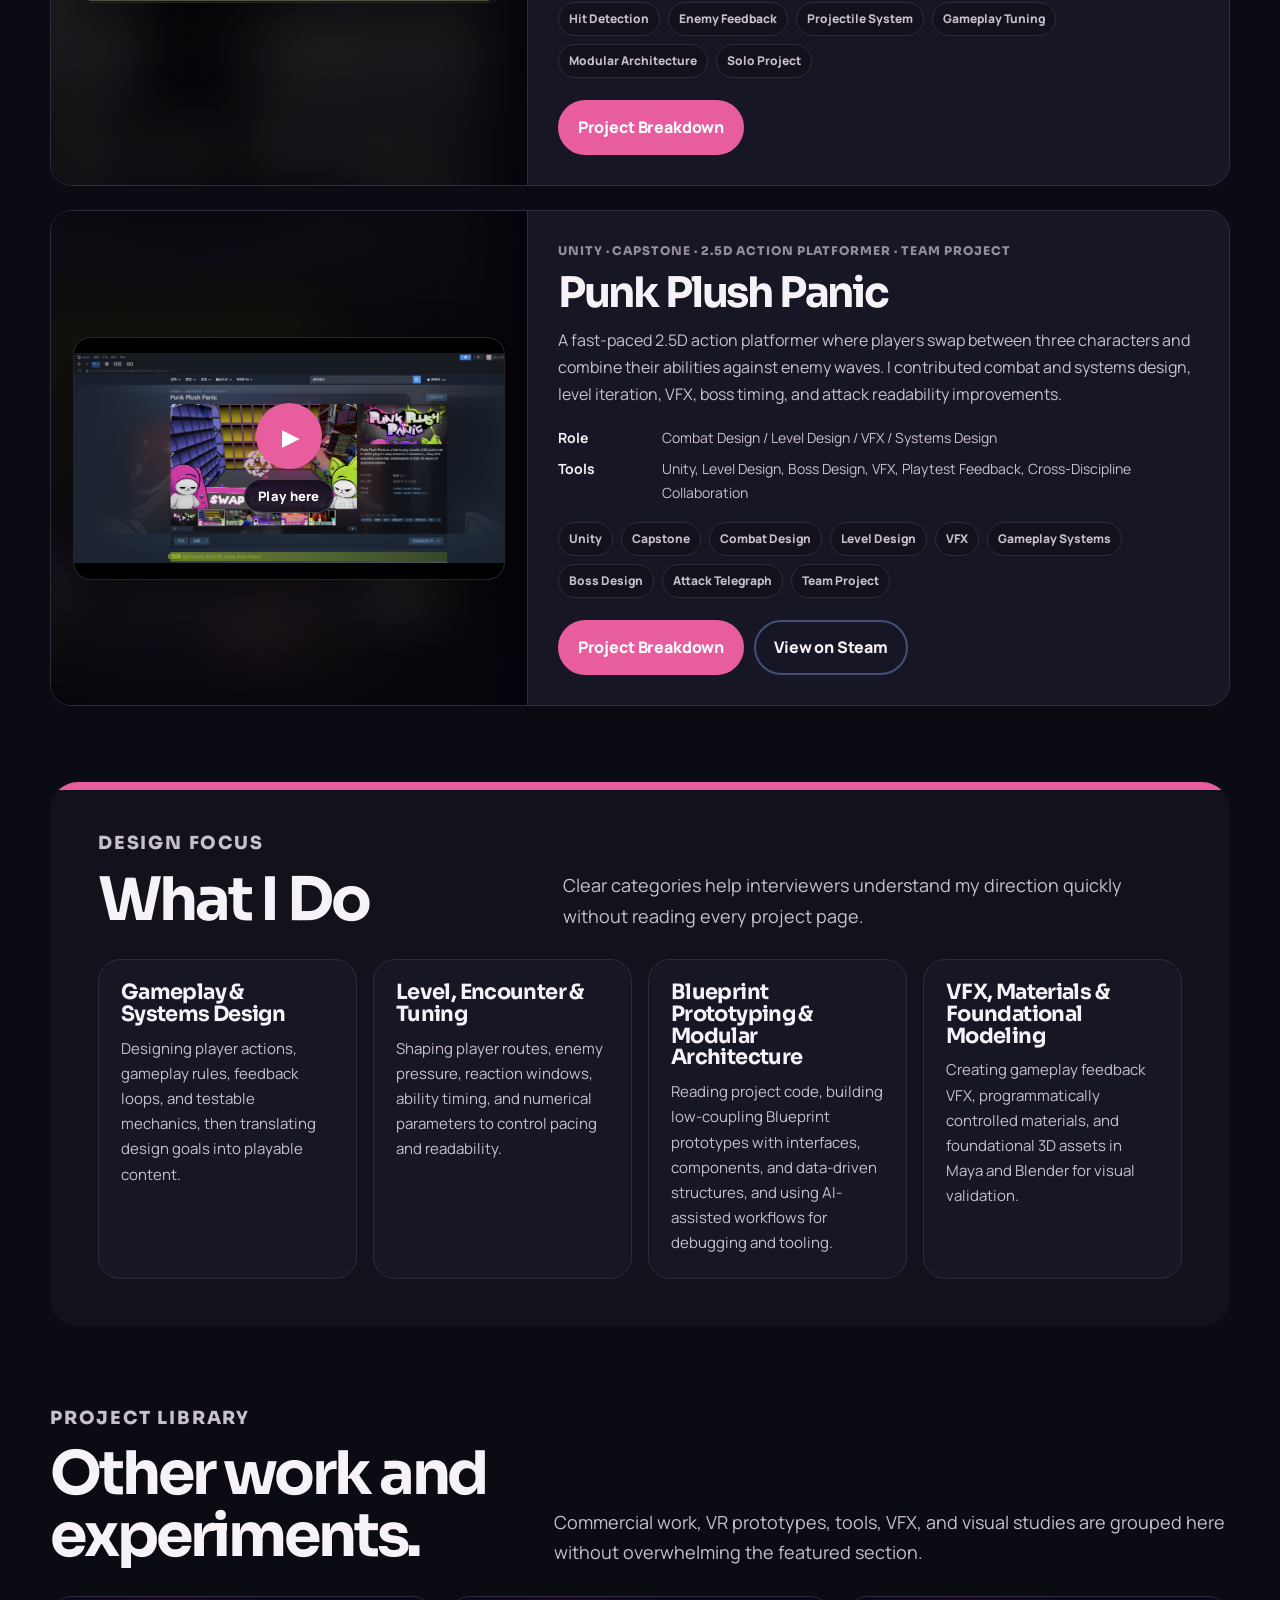
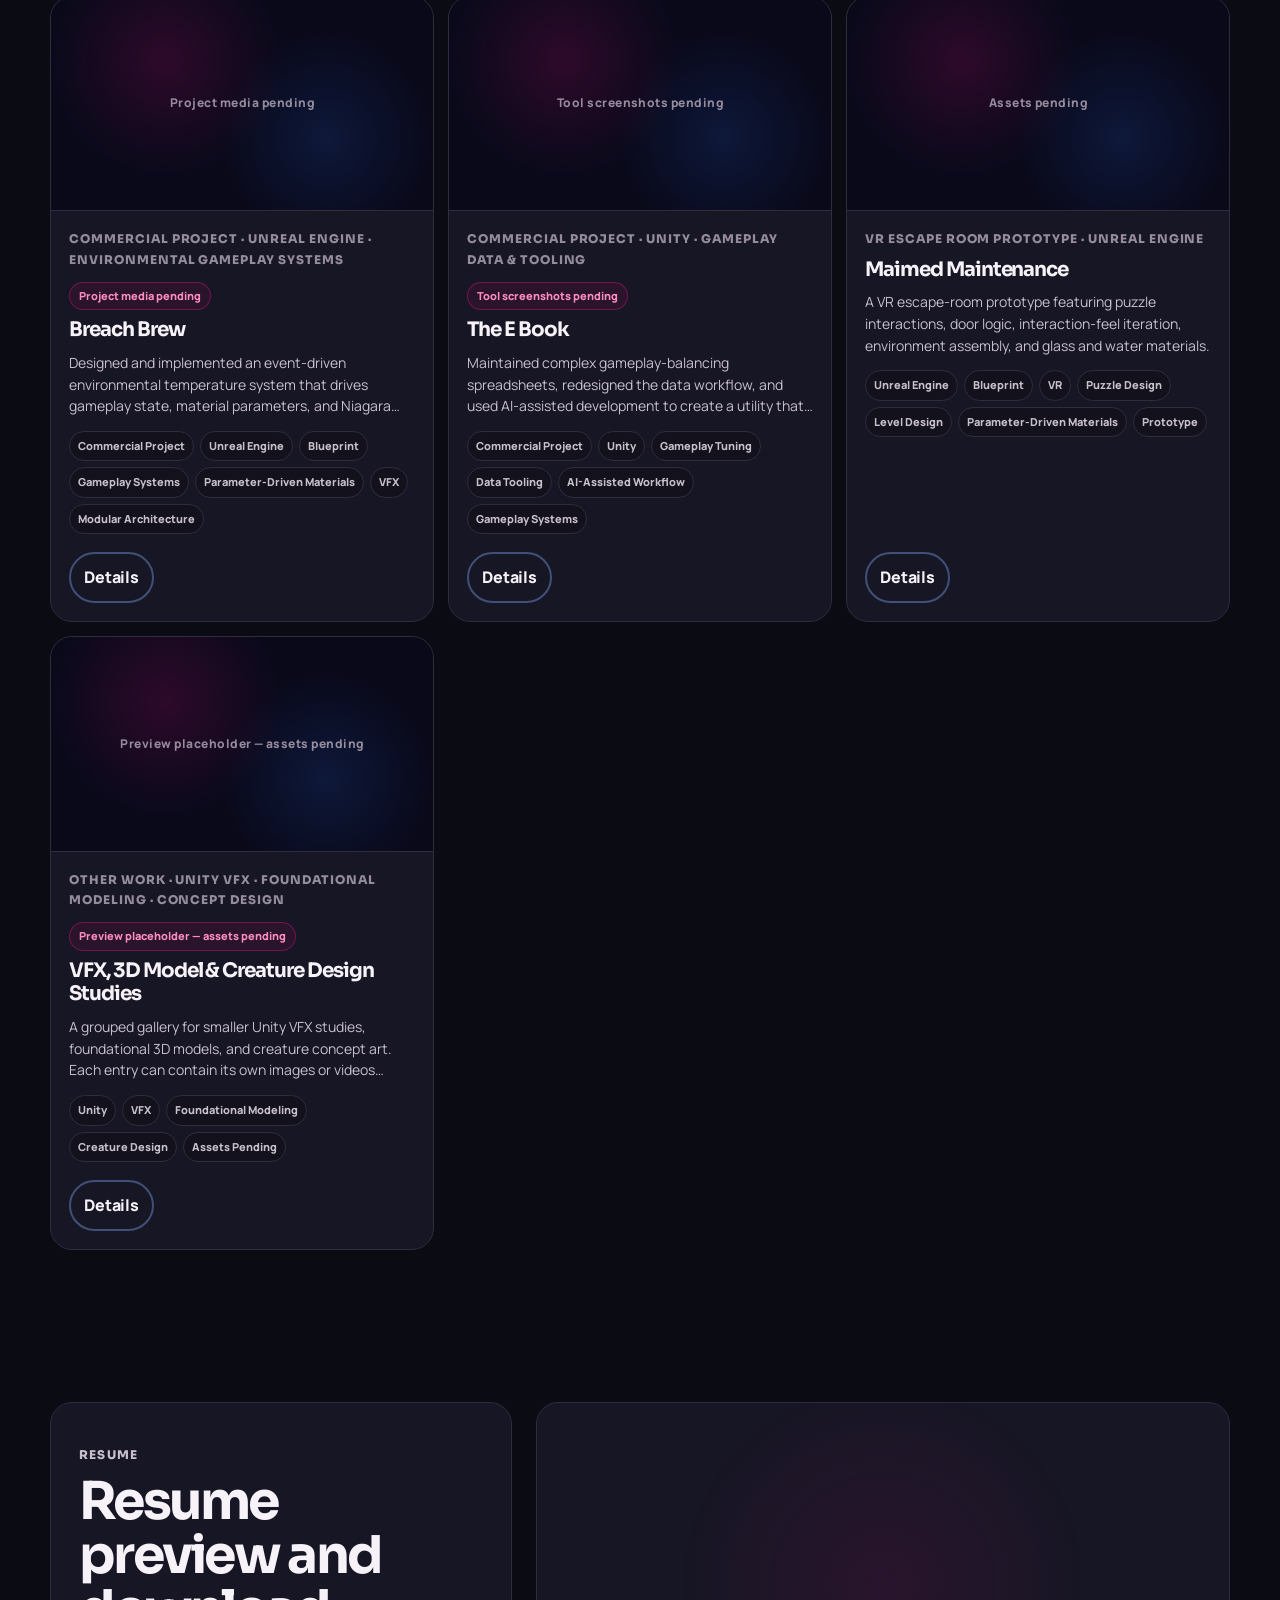
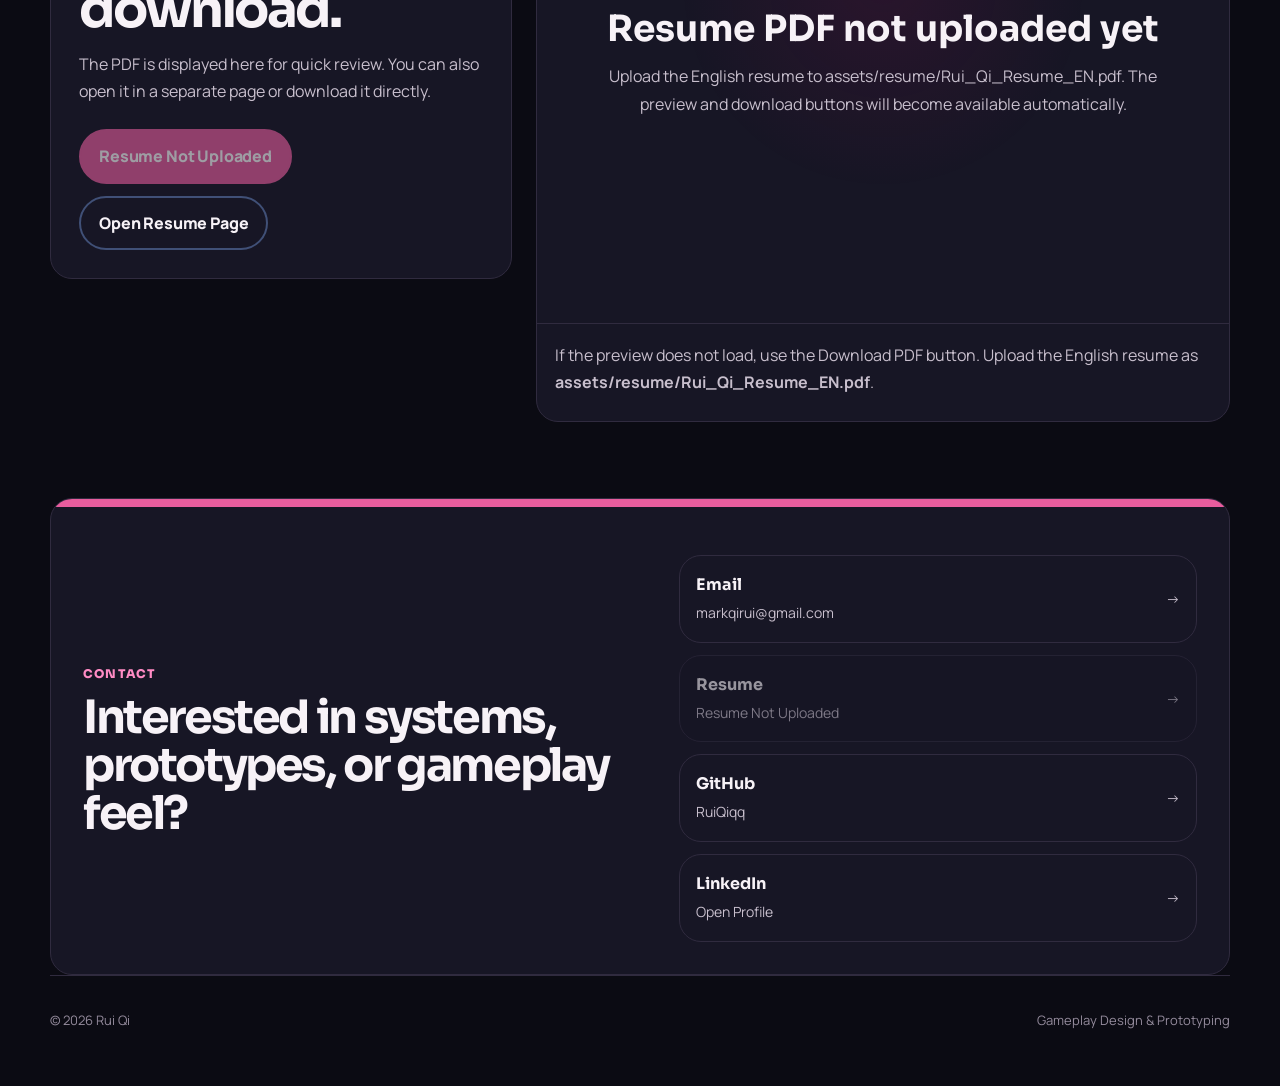
==== commit 1c28b6bc: "Add files via upload" ====
--- a/all-projects.html
+++ b/all-projects.html
@@ -7,7 +7,7 @@
   <script>
     const q = new URLSearchParams(location.search);
     const lang = q.get("lang");
-    location.replace(`index.html${lang ? `?lang=${encodeURIComponent(lang)}` : ""}#featured`);
+    location.replace(`index.html${lang ? `?lang=${encodeURIComponent(lang)}` : ""}#library-preview`);
   </script>
 </head>
 <body></body>
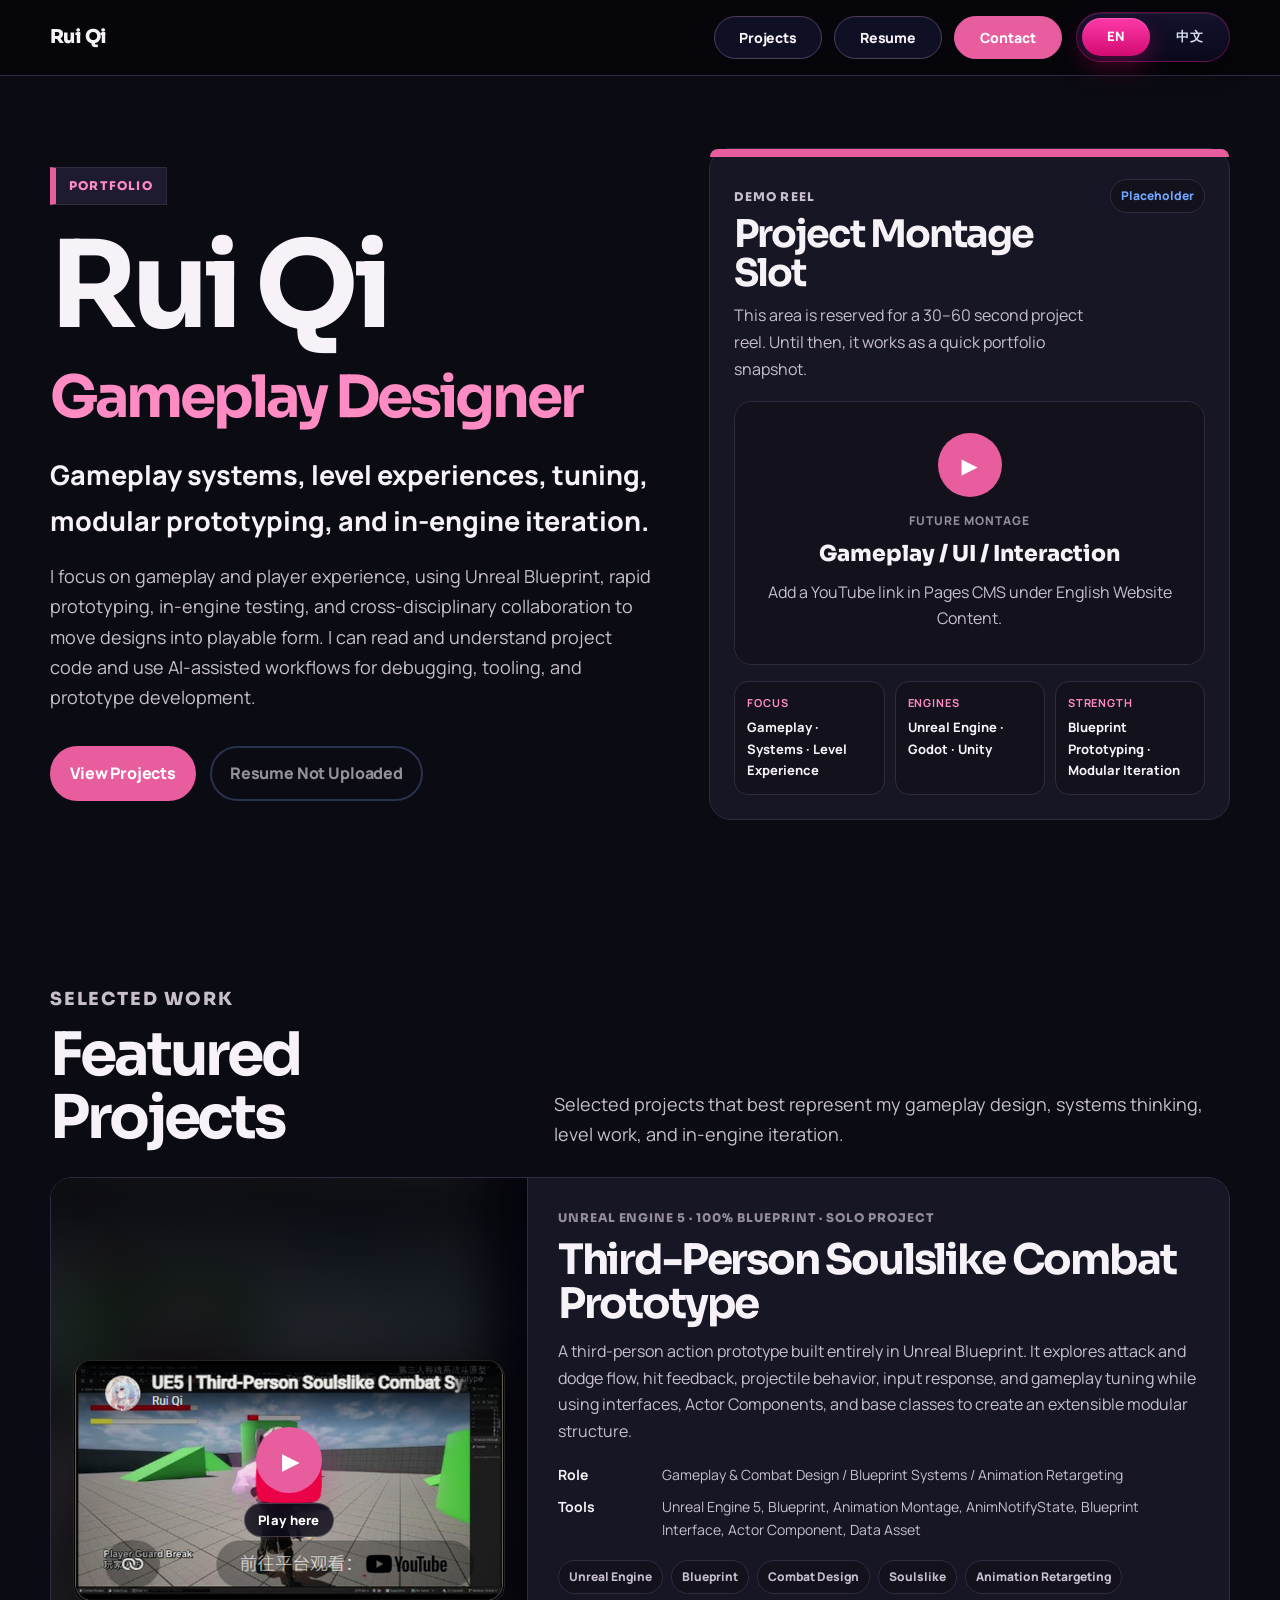
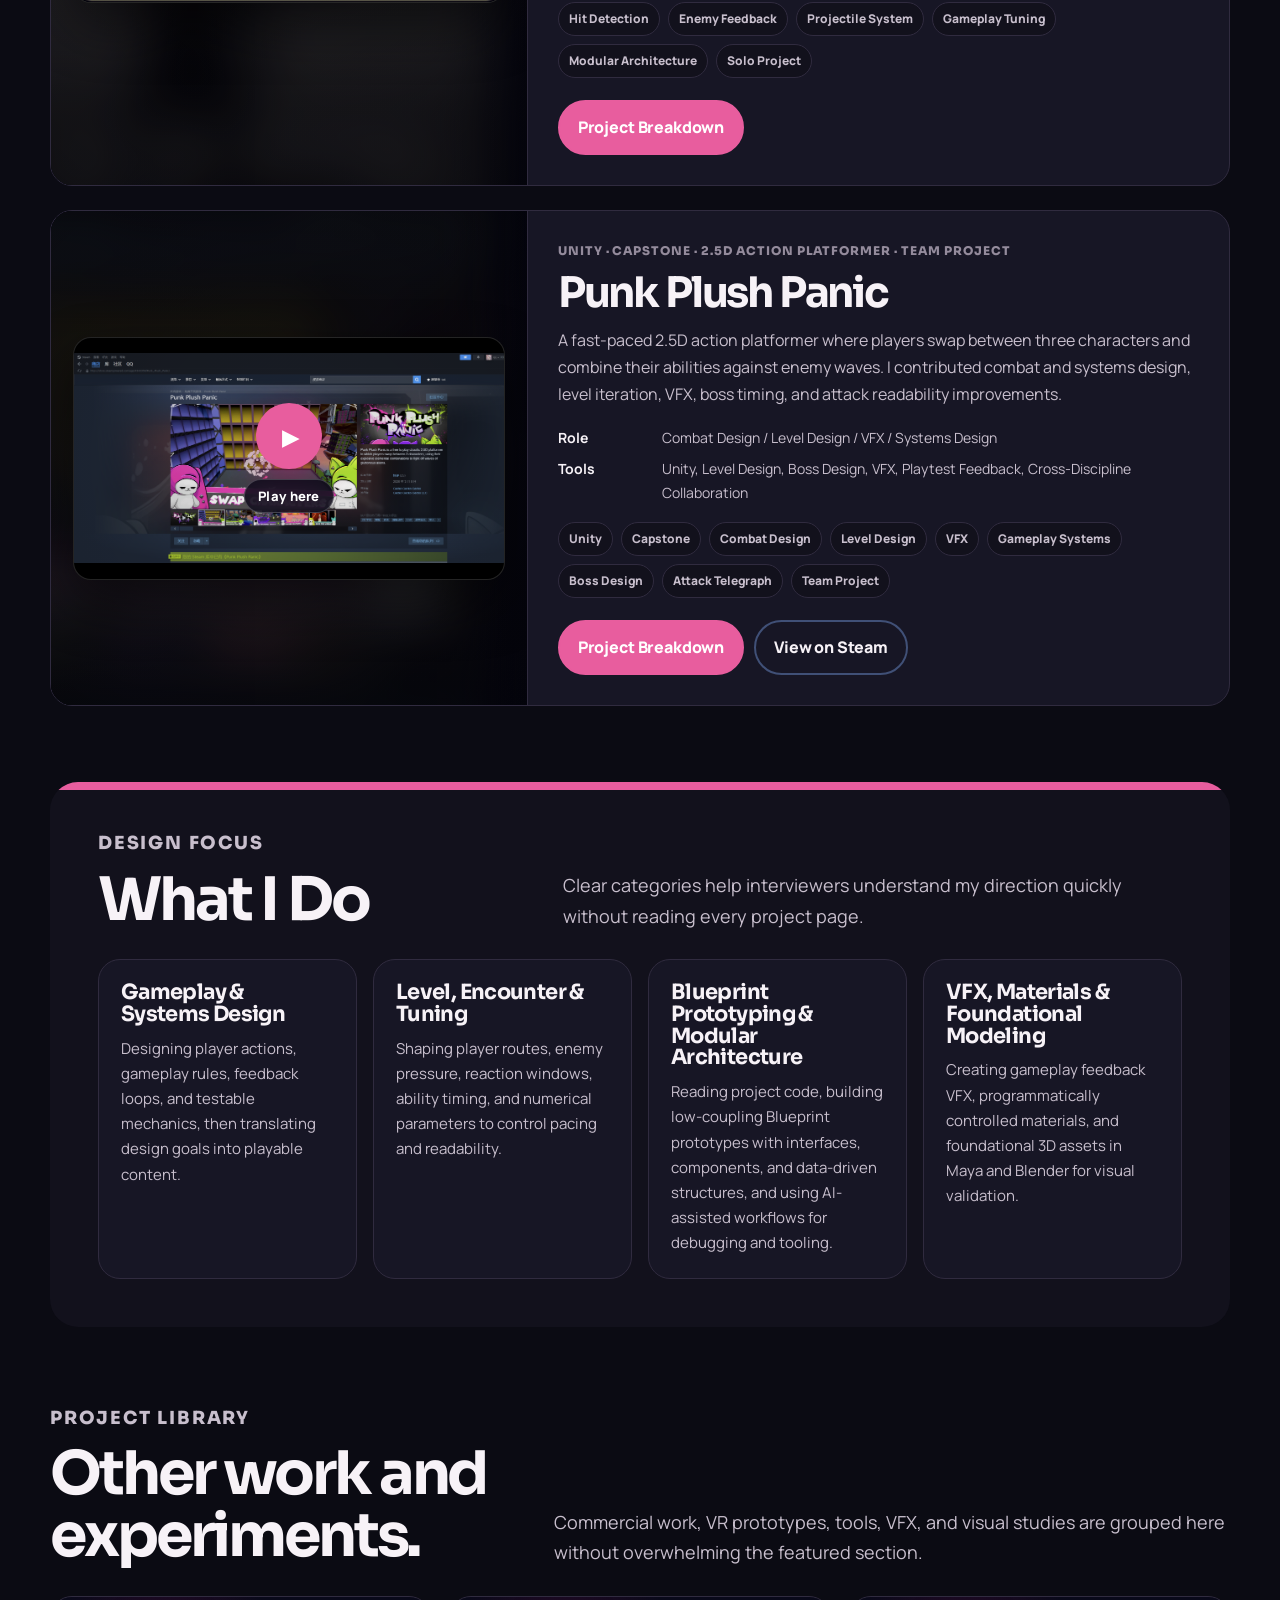
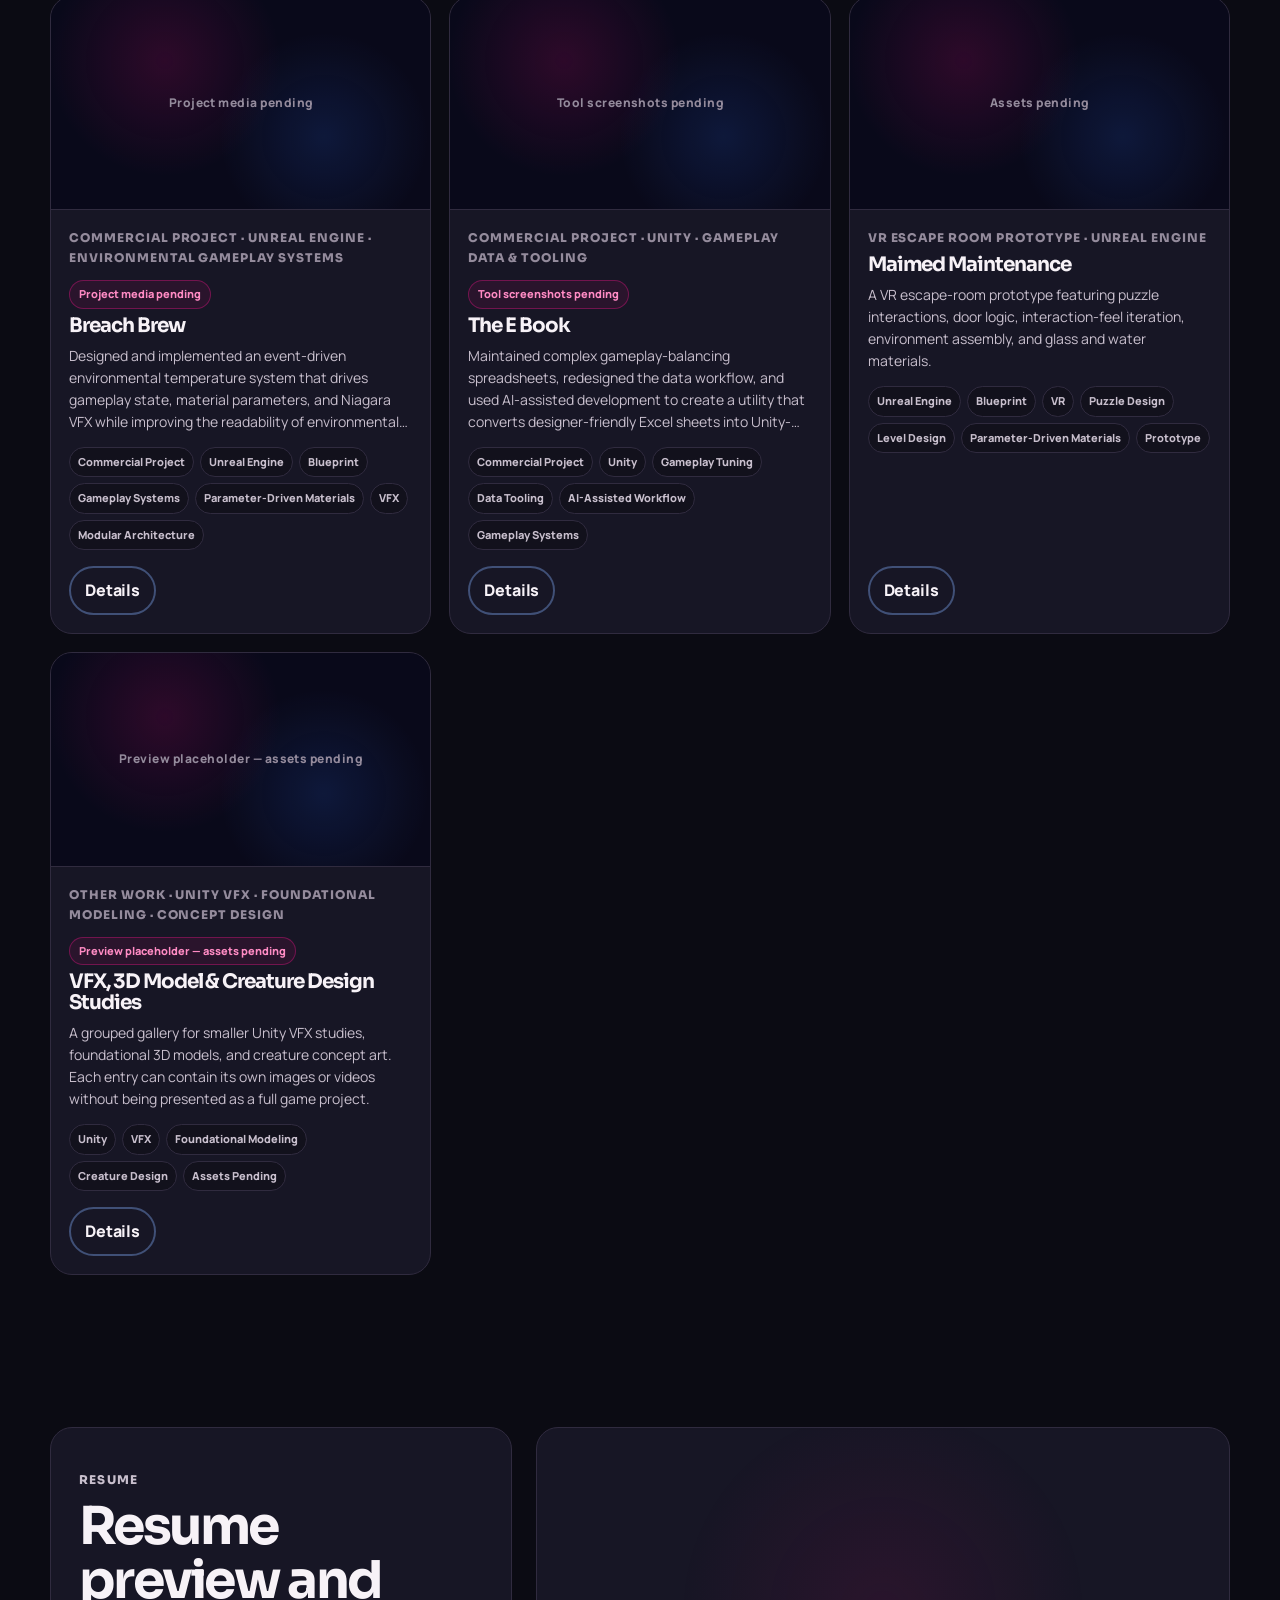
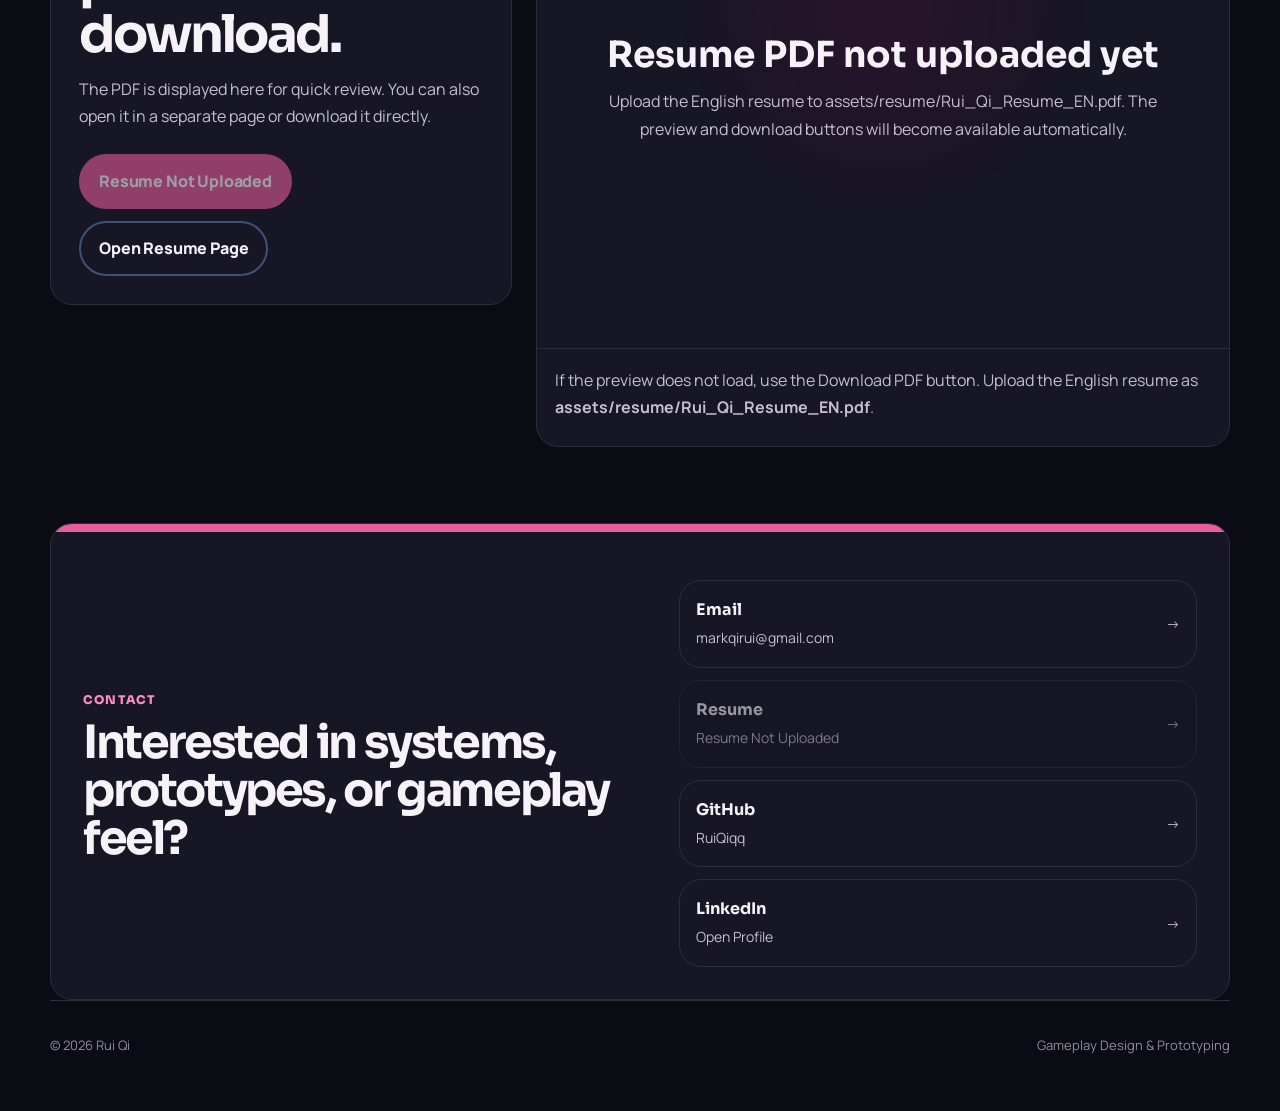
==== commit adf7148b: "Add files via upload" ====
--- a/all-projects.html
+++ b/all-projects.html
@@ -2,11 +2,10 @@
 <html lang="en">
 <head>
   <meta charset="utf-8">
-  <meta name="viewport" content="width=device-width, initial-scale=1">
-  <title>Projects</title>
+  <meta name="viewport" content="width=device-width,initial-scale=1">
+  <title>Projects | Rui Qi</title>
   <script>
-    const q = new URLSearchParams(location.search);
-    const lang = q.get("lang");
+    const lang = new URLSearchParams(location.search).get("lang");
     location.replace(`index.html${lang ? `?lang=${encodeURIComponent(lang)}` : ""}#library-preview`);
   </script>
 </head>
